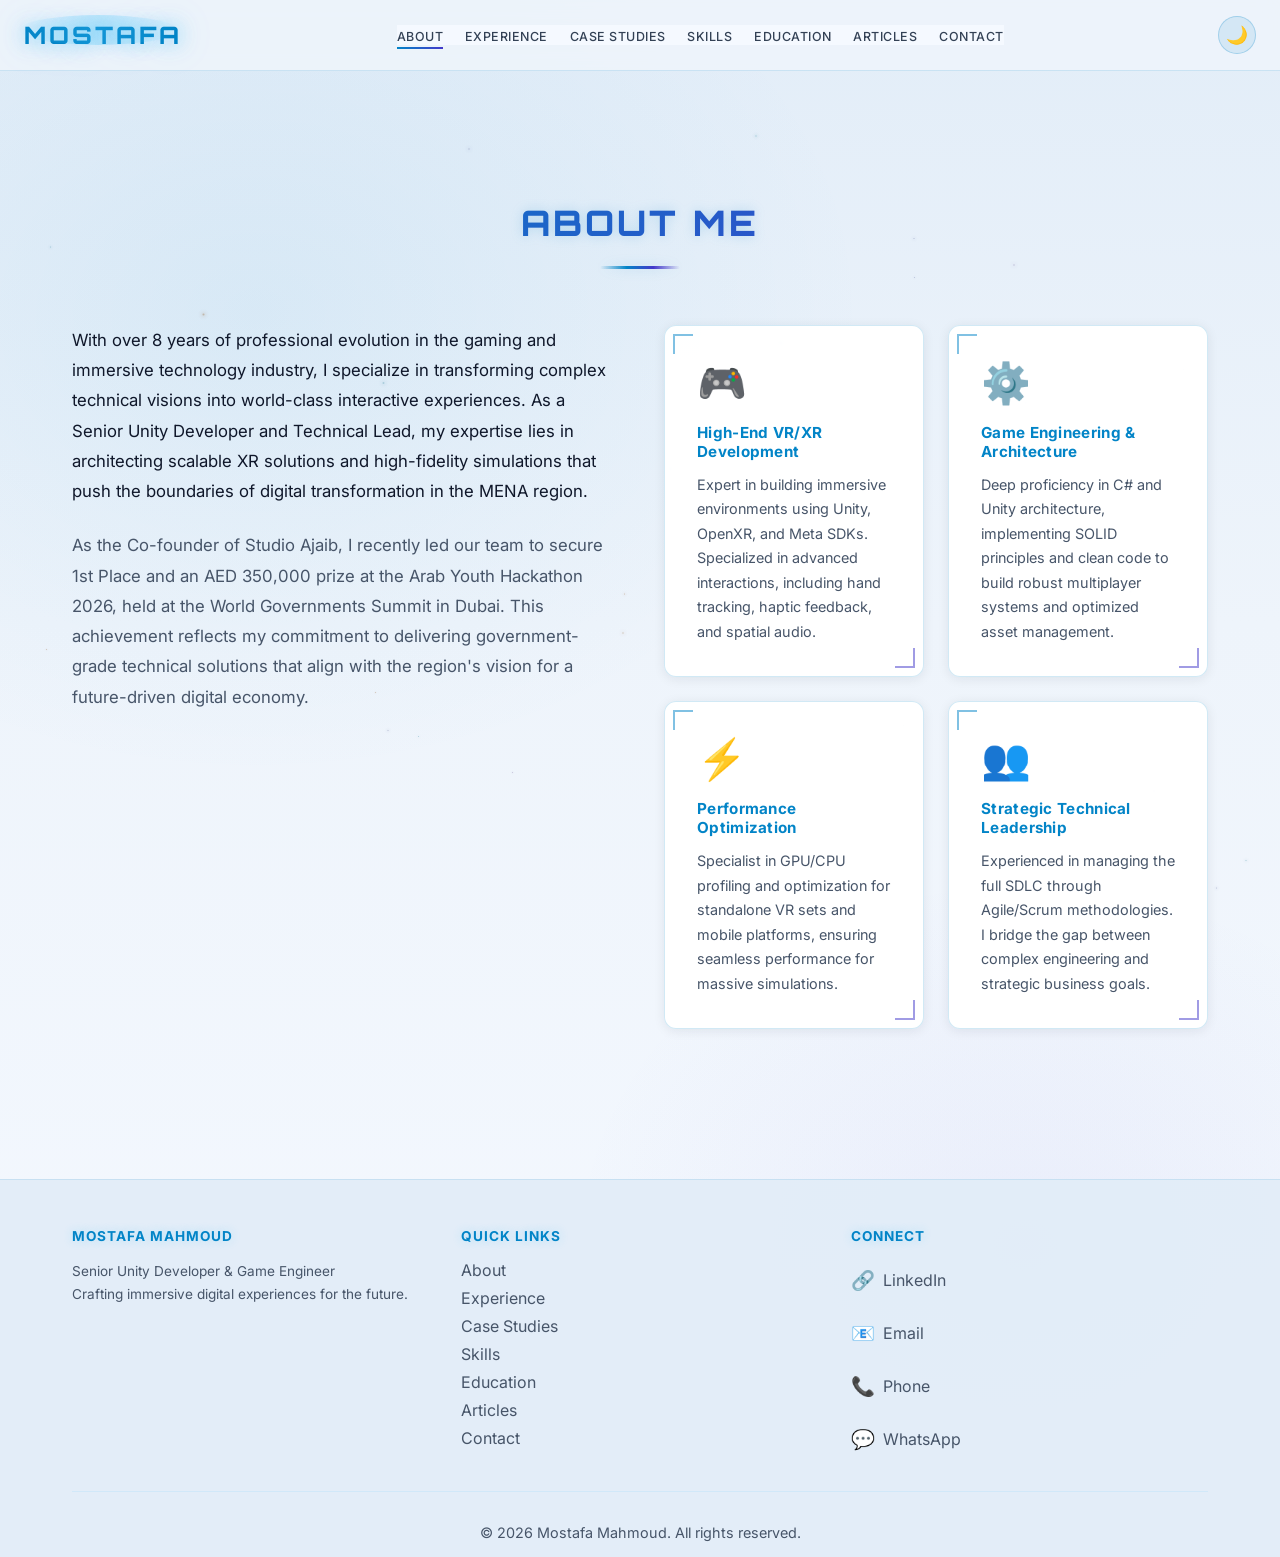
==== about.html @ c607dbc2 "fix layout" ====
<!DOCTYPE html>
<html lang="en">
<head>
    <meta charset="UTF-8">
    <meta name="viewport" content="width=device-width, initial-scale=1.0">
    <title>About — Mostafa Mahmoud</title>

    <!-- SEO -->
    <meta name="description" content="About Mostafa Mahmoud: Senior Unity Developer and XR Technical Lead with 8+ years architecting VR/XR, mobile, and multiplayer experiences across the MENA region.">
    <meta name="keywords" content="Unity Developer, VR Developer, XR Developer, Game Developer, Senior Unity, Meta Quest, Mobile Games, Multiplayer, MENA, Egypt">
    <meta name="author" content="Mostafa Mahmoud">
    <meta name="robots" content="index, follow">
    <link rel="canonical" href="https://mostafamahmoud.dev/about.html">

    <!-- Open Graph / Facebook -->
    <meta property="og:type" content="website">
    <meta property="og:url" content="https://mostafamahmoud.dev/about.html">
    <meta property="og:title" content="About — Mostafa Mahmoud">
    <meta property="og:description" content="Senior Unity Developer and XR Technical Lead with 8+ years architecting VR/XR, mobile, and multiplayer experiences.">
    <meta property="og:image" content="https://raw.githubusercontent.com/MostafaMahmoudAbdelrahman/mostafa-mahmoud-portfolio/main/resources/profile-pic.PNG">

    <!-- Twitter Card -->
    <meta name="twitter:card" content="summary_large_image">
    <meta name="twitter:title" content="About — Mostafa Mahmoud">
    <meta name="twitter:description" content="Senior Unity Developer and XR Technical Lead with 8+ years architecting VR/XR, mobile, and multiplayer experiences.">
    <meta name="twitter:image" content="https://raw.githubusercontent.com/MostafaMahmoudAbdelrahman/mostafa-mahmoud-portfolio/main/resources/profile-pic.PNG">

    <!-- Favicon -->
    <link rel="icon" type="image/png" href="resources/favicon-32.png">
    <link rel="apple-touch-icon" href="resources/favicon-180.png">

    <!-- JSON-LD Structured Data -->
    <script type="application/ld+json">
    {
      "@context": "https://schema.org",
      "@type": "Person",
      "name": "Mostafa Mahmoud",
      "jobTitle": "Senior Unity & VR Game Developer",
      "description": "Co-founder of Studio Ajaib, Senior Unity Developer with 8+ years in XR, mobile and multiplayer game development.",
      "url": "https://mostafamahmoud.dev/",
      "image": "https://raw.githubusercontent.com/MostafaMahmoudAbdelrahman/mostafa-mahmoud-portfolio/main/resources/profile-pic.PNG",
      "email": "drshdrsh26@yahoo.com",
      "telephone": "+201017800204",
      "sameAs": [
        "https://www.linkedin.com/in/mostafa-mahmoud-abdelrahman"
      ],
      "knowsAbout": ["Unity3D", "VR Development", "XR", "Mobile Games", "C#", "Meta Quest", "Multiplayer Networking"]
    }
    </script>

    <link rel="stylesheet" href="styles.css">
     <!-- Google tag (gtag.js) -->
<script async src="https://www.googletagmanager.com/gtag/js?id=G-39LDYHDVRW"></script>
<script>
  window.dataLayer = window.dataLayer || [];
  function gtag(){dataLayer.push(arguments);}
  gtag('js', new Date());

  gtag('config', 'G-39LDYHDVRW');
</script>
</head>
<body>
    <!-- Particle Background -->
    <div id="particle-container"></div>

    <!-- Sticky Navbar -->
    <nav class="navbar">
        <div class="nav-container">
            <div class="nav-logo">
                <a href="index.html" aria-label="Mostafa Mahmoud — Home">
                    <span class="logo-text">Mostafa</span>
                    <span class="logo-glow"></span>
                </a>
            </div>
            <ul class="nav-menu">
                <li><a href="about.html" class="nav-link active">About</a></li>
                <li><a href="experience.html" class="nav-link">Experience</a></li>
                <li><a href="case-studies.html" class="nav-link">Case Studies</a></li>
                <li><a href="skills.html" class="nav-link">Skills</a></li>
                <li><a href="education.html" class="nav-link">Education</a></li>
                <li><a href="articles.html" class="nav-link">Articles</a></li>
                <li><a href="contact.html" class="nav-link">Contact</a></li>
            </ul>
            <button class="theme-toggle" id="theme-toggle" aria-label="Toggle light/dark theme" title="Toggle theme">
                <span class="theme-icon" id="theme-icon">🌙</span>
            </button>
            <button class="hamburger" aria-label="Toggle navigation menu" aria-expanded="false">
                <span></span>
                <span></span>
                <span></span>
            </button>
        </div>
        <div class="nav-overlay"></div>
    </nav>

    <!-- About Section -->
    <section id="about" class="about">
        <div class="container">
            <h2 class="section-title reveal-text">About Me</h2>
            <div class="about-content">
                <div class="about-text reveal-text">
                    <p class="about-intro">
                        With over 8 years of professional evolution in the gaming and immersive technology industry, I specialize in transforming complex technical visions into world-class interactive experiences. As a Senior Unity Developer and Technical Lead, my expertise lies in architecting scalable XR solutions and high-fidelity simulations that push the boundaries of digital transformation in the MENA region.
                    </p>
                    <p class="about-achievement">
                        As the Co-founder of Studio Ajaib, I recently led our team to secure 1st Place and an AED 350,000 prize at the Arab Youth Hackathon 2026, held at the World Governments Summit in Dubai. This achievement reflects my commitment to delivering government-grade technical solutions that align with the region's vision for a future-driven digital economy.
                    </p>
                </div>
                <div class="expertise-grid reveal-text">
                    <div class="expertise-card">
                        <div class="expertise-icon">🎮</div>
                        <h3>High-End VR/XR Development</h3>
                        <p>Expert in building immersive environments using Unity, OpenXR, and Meta SDKs. Specialized in advanced interactions, including hand tracking, haptic feedback, and spatial audio.</p>
                    </div>
                    <div class="expertise-card">
                        <div class="expertise-icon">⚙️</div>
                        <h3>Game Engineering & Architecture</h3>
                        <p>Deep proficiency in C# and Unity architecture, implementing SOLID principles and clean code to build robust multiplayer systems and optimized asset management.</p>
                    </div>
                    <div class="expertise-card">
                        <div class="expertise-icon">⚡</div>
                        <h3>Performance Optimization</h3>
                        <p>Specialist in GPU/CPU profiling and optimization for standalone VR sets and mobile platforms, ensuring seamless performance for massive simulations.</p>
                    </div>
                    <div class="expertise-card">
                        <div class="expertise-icon">👥</div>
                        <h3>Strategic Technical Leadership</h3>
                        <p>Experienced in managing the full SDLC through Agile/Scrum methodologies. I bridge the gap between complex engineering and strategic business goals.</p>
                    </div>
                </div>
            </div>
        </div>
    </section>

    <!-- Footer -->
    <footer class="footer">
        <div class="container">
            <div class="footer-content">
                <div class="footer-section">
                    <h4>Mostafa Mahmoud</h4>
                    <p>Senior Unity Developer & Game Engineer</p>
                    <p>Crafting immersive digital experiences for the future.</p>
                </div>
                <div class="footer-section">
                    <h4>Quick Links</h4>
                    <ul>
                        <li><a href="about.html">About</a></li>
                        <li><a href="experience.html">Experience</a></li>
                        <li><a href="case-studies.html">Case Studies</a></li>
                        <li><a href="skills.html">Skills</a></li>
                        <li><a href="education.html">Education</a></li>
                        <li><a href="articles.html">Articles</a></li>
                        <li><a href="contact.html">Contact</a></li>
                    </ul>
                </div>
                <div class="footer-section">
                    <h4>Connect</h4>
                    <div class="social-links">
                        <a href="https://www.linkedin.com/in/mostafa-mahmoud-abdelrahman" target="_blank" rel="noopener noreferrer" class="social-icon" title="LinkedIn">
                            <span>🔗</span> LinkedIn
                        </a>
                        <a href="mailto:drshdrsh26@yahoo.com" class="social-icon" title="Email">
                            <span>📧</span> Email
                        </a>
                        <a href="tel:+201017800204" class="social-icon" title="Phone">
                            <span>📞</span> Phone
                        </a>
                        <a href="https://wa.me/966560358978" target="_blank" rel="noopener noreferrer" class="social-icon" title="WhatsApp">
                            <span>💬</span> WhatsApp
                        </a>
                    </div>
                </div>
            </div>
            <div class="footer-bottom">
                <p>&copy; 2026 Mostafa Mahmoud. All rights reserved.</p>
            </div>
        </div>
    </footer>

    <script src="particles.js"></script>
    <script src="script.js"></script>
</body>
</html>
---- styles.css ----
@import url('https://fonts.googleapis.com/css2?family=Orbitron:wght@400;500;600;700;800;900&family=Inter:wght@300;400;500;600;700&display=swap');

* {
    margin: 0;
    padding: 0;
    box-sizing: border-box;
}

/* Accessibility utility */
.visually-hidden {
    position: absolute;
    width: 1px;
    height: 1px;
    padding: 0;
    margin: -1px;
    overflow: hidden;
    clip: rect(0, 0, 0, 0);
    white-space: nowrap;
    border: 0;
}

:root {
    /* Core palette — sky blue · indigo · amber */
    --primary-color: #38bdf8;   /* sky-400  — main interactive  */
    --secondary-color: #818cf8; /* indigo-400 — accent/hover    */
    --accent-color: #fb923c;    /* orange-400 — warm highlight  */
    --success-color: #4ade80;   /* green-400                    */
    --purple-color: #c084fc;    /* purple-400                   */

    /* Platform badge colors */
    --color-vr: #a78bfa;        /* violet-400  */
    --color-mobile: #fb923c;    /* orange-400  */
    --color-govt: #34d399;      /* emerald-400 */
    --color-demo: #818cf8;      /* indigo-400  */

    /* Backgrounds */
    --dark-bg: #0a0f1e;
    --darker-bg: #060810;
    --card-bg: rgba(11, 17, 38, 0.88);
    --card-border: rgba(56, 189, 248, 0.13);

    /* Text */
    --text-primary: #f0f6ff;
    --text-secondary: #94a3b8;

    /* Glows */
    --glow-color: #38bdf8;
    --glow-sm: 0 0 12px rgba(56, 189, 248, 0.35);
    --glow-md: 0 0 25px rgba(56, 189, 248, 0.45);
    --glow-lg: 0 0 50px rgba(56, 189, 248, 0.65);

    /* Fonts */
    --font-display: 'Orbitron', 'Segoe UI', sans-serif;
    --font-body: 'Inter', 'Segoe UI', sans-serif;

    /* Spacing scale */
    --space-xs: 0.5rem;
    --space-sm: 1rem;
    --space-md: 1.5rem;
    --space-lg: 2rem;
    --space-xl: 3rem;
    --space-2xl: 5rem;

    /* Border radius */
    --radius-sm: 8px;
    --radius-md: 12px;
    --radius-lg: 18px;
    --radius-pill: 50px;
}

html {
    scroll-behavior: smooth;
}

body {
    font-family: var(--font-body);
    background: var(--darker-bg);
    background-image:
        radial-gradient(ellipse 80% 50% at 20% 20%, rgba(56, 189, 248, 0.06) 0%, transparent 60%),
        radial-gradient(ellipse 60% 40% at 80% 80%, rgba(129, 140, 248, 0.05) 0%, transparent 60%),
        linear-gradient(180deg, #060810 0%, #0a0f1e 40%, #0d1530 100%);
    color: var(--text-primary);
    overflow-x: hidden;
    position: relative;
    min-height: 100vh;
}

/* Particle Container */
#particle-container {
    position: fixed;
    top: 0;
    left: 0;
    width: 100%;
    height: 100%;
    pointer-events: none;
    z-index: 1;
    will-change: contents;
}

/* Navbar */
.navbar {
    position: fixed;
    top: 0;
    width: 100%;
    z-index: 1000;
    backdrop-filter: blur(10px);
    background: rgba(10, 14, 39, 0.7);
    border-bottom: 1px solid rgba(56, 189, 248, 0.1);
    animation: slideDown 0.6s ease-out;
}

@keyframes slideDown {
    from {
        transform: translateY(-100%);
        opacity: 0;
    }
    to {
        transform: translateY(0);
        opacity: 1;
    }
}

.nav-container {
    max-width: 1280px;
    margin: 0 auto;
    padding: 1rem 1.5rem;
    display: flex;
    justify-content: space-between;
    align-items: center;
    gap: 1rem;
}

.nav-logo {
    font-family: var(--font-display);
    font-size: 1.5rem;
    font-weight: 800;
    color: var(--primary-color);
    position: relative;
    letter-spacing: 3px;
    text-shadow: 0 0 20px rgba(56, 189, 248, 0.7), 0 0 40px rgba(56, 189, 248, 0.3);
    text-transform: uppercase;
    flex-shrink: 0;
}

.nav-logo a {
    color: inherit;
    text-decoration: none;
}

.logo-glow {
    position: absolute;
    top: -5px;
    left: -5px;
    width: 100%;
    height: 100%;
    background: radial-gradient(circle, rgba(56, 189, 248, 0.3), transparent);
    border-radius: 50%;
    animation: pulse 2s ease-in-out infinite;
}

@keyframes pulse {
    0%, 100% { transform: scale(1); opacity: 0.5; }
    50% { transform: scale(1.2); opacity: 1; }
}

.nav-menu {
    display: flex;
    list-style: none;
    gap: clamp(0.65rem, 1.7vw, 1.6rem);
    align-items: center;
}

.nav-link {
    color: #b0bcd8;
    text-decoration: none;
    font-weight: 500;
    font-size: 0.78rem;
    letter-spacing: 0.5px;
    text-transform: uppercase;
    position: relative;
    white-space: nowrap;
    transition: color 0.3s ease;
}

.nav-link::after {
    content: '';
    position: absolute;
    bottom: -5px;
    left: 0;
    width: 0;
    height: 2px;
    background: linear-gradient(90deg, var(--primary-color), var(--secondary-color));
    transition: width 0.3s ease;
}

.nav-link:hover {
    color: var(--primary-color);
}

.nav-link:hover::after,
.nav-link.active::after {
    width: 100%;
}

.nav-link.active {
    color: var(--primary-color);
}

.hamburger {
    display: none;
    flex-direction: column;
    justify-content: center;
    cursor: pointer;
    background: none;
    border: none;
    padding: 0.5rem;
    border-radius: var(--radius-sm);
    flex-shrink: 0;
    z-index: 1100;
    position: relative;
}

.hamburger span {
    width: 24px;
    height: 2px;
    background: var(--primary-color);
    margin: 4px 0;
    transition: transform 0.3s ease, opacity 0.3s ease;
    display: block;
}

.hamburger.active span:nth-child(1) { transform: translateY(6px) rotate(45deg); }
.hamburger.active span:nth-child(2) { opacity: 0; }
.hamburger.active span:nth-child(3) { transform: translateY(-6px) rotate(-45deg); }

.nav-overlay {
    position: fixed;
    inset: 0;
    background: rgba(0, 0, 0, 0.5);
    opacity: 0;
    pointer-events: none;
    transition: opacity 0.3s ease;
    z-index: 1040;
}

.nav-overlay.open {
    opacity: 1;
    pointer-events: auto;
}

/* Mobile nav drawer */
@media (max-width: 860px) {
    .hamburger {
        display: flex;
    }

    .nav-menu {
        display: flex;
        flex-direction: column;
        align-items: stretch;
        position: fixed;
        top: 0;
        right: 0;
        height: 100vh;
        width: min(80vw, 320px);
        background: rgba(8, 12, 28, 0.98);
        backdrop-filter: blur(16px);
        padding: 6rem 1.5rem 2rem;
        gap: 0.25rem;
        box-shadow: -10px 0 40px rgba(0, 0, 0, 0.5);
        transform: translateX(100%);
        transition: transform 0.35s ease;
        z-index: 1050;
        overflow-y: auto;
    }

    .nav-menu.open {
        transform: translateX(0);
    }

    .nav-menu .nav-link {
        display: flex;
        align-items: center;
        width: 100%;
        min-height: 48px;
        font-size: 0.95rem;
        letter-spacing: 1px;
        padding: 0.75rem 0.25rem;
        border-bottom: 1px solid rgba(56, 189, 248, 0.12);
    }
}

/* Hero Section */
.hero {
    min-height: 100vh;
    display: flex;
    align-items: center;
    padding: 120px 2rem 2rem;
    position: relative;
    z-index: 10;
}

.hero-content {
    max-width: 1200px;
    margin: 0 auto;
    width: 100%;
    display: grid;
    grid-template-columns: 1fr 1fr;
    gap: 4rem;
    align-items: center;
}

.hero-text {
    animation: fadeInUp 1s ease-out;
}

@keyframes fadeInUp {
    from {
        opacity: 0;
        transform: translateY(30px);
    }
    to {
        opacity: 1;
        transform: translateY(0);
    }
}

.hero-title {
    font-family: var(--font-display);
    font-size: 3.2rem;
    font-weight: 900;
    line-height: 1.15;
    margin-bottom: 1.2rem;
    letter-spacing: 1px;
    text-transform: uppercase;
}

.gradient-text {
    background: linear-gradient(135deg, var(--primary-color) 0%, var(--secondary-color) 50%, var(--accent-color) 100%);
    -webkit-background-clip: text;
    -webkit-text-fill-color: transparent;
    background-clip: text;
    animation: gradientShift 4s ease infinite;
    filter: drop-shadow(0 0 20px rgba(56, 189, 248, 0.5));
}

@keyframes gradientShift {
    0%, 100% { filter: hue-rotate(0deg) drop-shadow(0 0 15px rgba(56, 189, 248, 0.6)); }
    33% { filter: hue-rotate(15deg) drop-shadow(0 0 25px rgba(129, 140, 248, 0.6)); }
    66% { filter: hue-rotate(-10deg) drop-shadow(0 0 20px rgba(251, 146, 60, 0.5)); }
}

.hero-tagline {
    font-size: 1rem;
    color: var(--text-secondary);
    margin-bottom: 1.5rem;
    line-height: 1.7;
}

/* Typewriter cursor */
.typewriter-wrap {
    font-family: var(--font-display);
    font-size: 1rem;
    color: var(--primary-color);
    margin-bottom: 1.5rem;
    letter-spacing: 1px;
    min-height: 1.5em;
}

.typewriter-wrap .cursor {
    display: inline-block;
    width: 2px;
    height: 1em;
    background: var(--primary-color);
    margin-left: 2px;
    vertical-align: text-bottom;
    animation: blink 0.9s step-end infinite;
}

@keyframes blink {
    0%, 100% { opacity: 1; }
    50% { opacity: 0; }
}

/* Hero stats row */
.hero-stats {
    display: flex;
    gap: 0.75rem;
    margin-bottom: 2rem;
    flex-wrap: wrap;
}

.stat-item {
    display: flex;
    flex-direction: row;
    align-items: center;
    gap: 0.55rem;
    background: rgba(56, 189, 248, 0.07);
    border: 1px solid rgba(56, 189, 248, 0.2);
    border-radius: var(--radius-pill);
    padding: 0.5rem 1.1rem;
    position: relative;
    overflow: hidden;
    transition: all 0.3s ease;
    white-space: nowrap;
}

.stat-item::before {
    content: '';
    position: absolute;
    left: 0; top: 0; bottom: 0;
    width: 2px;
    background: linear-gradient(180deg, var(--primary-color), var(--secondary-color));
    border-radius: 2px 0 0 2px;
}

.stat-item:hover {
    background: rgba(56, 189, 248, 0.13);
    border-color: var(--primary-color);
    transform: translateY(-2px);
    box-shadow: var(--glow-sm);
}

/* Number + suffix wrapper */
.stat-number {
    display: flex;
    align-items: baseline;
    gap: 0.05rem;
    white-space: nowrap;
}

.stat-value {
    font-family: var(--font-display);
    font-size: 1.15rem;
    font-weight: 800;
    line-height: 1;
    color: var(--primary-color);
    text-shadow: var(--glow-sm);
}

.stat-prefix {
    font-family: var(--font-display);
    font-size: 0.7rem;
    font-weight: 700;
    color: var(--primary-color);
    margin-right: 0.1rem;
    opacity: 0.85;
}

.stat-suffix {
    font-family: var(--font-display);
    font-size: 0.72rem;
    font-weight: 700;
    color: var(--secondary-color);
    line-height: 1;
}

/* Divider between number and label */
.stat-item::after {
    content: '';
    width: 1px;
    height: 1.1em;
    background: rgba(56, 189, 248, 0.25);
    flex-shrink: 0;
}

.stat-label {
    font-family: var(--font-body);
    font-size: 0.75rem;
    font-weight: 500;
    color: var(--text-secondary);
    letter-spacing: 0.3px;
    white-space: nowrap;
}

.hero-buttons {
    display: flex;
    gap: 1rem;
    flex-wrap: wrap;
}

.btn {
    display: inline-flex;
    align-items: center;
    gap: 0.5rem;
    padding: 0.8rem 2rem;
    border: none;
    font-family: var(--font-display);
    font-size: 0.85rem;
    font-weight: 700;
    letter-spacing: 2px;
    text-transform: uppercase;
    cursor: pointer;
    transition: all 0.3s ease;
    position: relative;
    overflow: hidden;
    clip-path: polygon(12px 0%, 100% 0%, calc(100% - 12px) 100%, 0% 100%);
    text-decoration: none;
}

.btn::before {
    content: '';
    position: absolute;
    inset: 0;
    background: linear-gradient(90deg, transparent, rgba(255,255,255,0.15), transparent);
    transform: translateX(-100%);
    transition: transform 0.5s ease;
}

.btn:hover::before {
    transform: translateX(100%);
}

.btn-primary {
    background: linear-gradient(135deg, #0ea5e9 0%, #38bdf8 50%, #818cf8 100%);
    background-size: 200% 100%;
    color: #04060f;
    font-weight: 800;
    box-shadow: 0 0 25px rgba(56, 189, 248, 0.45), inset 0 1px 0 rgba(255,255,255,0.25);
    animation: btnGradientShift 4s ease infinite;
}

@keyframes btnGradientShift {
    0%, 100% { background-position: 0% 50%; }
    50% { background-position: 100% 50%; }
}

.btn-primary:hover {
    transform: translateY(-3px) scale(1.03);
    box-shadow: 0 0 45px rgba(56, 189, 248, 0.8), 0 8px 25px rgba(0, 0, 0, 0.4);
}

.btn-secondary {
    background: transparent;
    color: var(--primary-color);
    border: 2px solid var(--primary-color);
    box-shadow: inset 0 0 15px rgba(56, 189, 248, 0.08), 0 0 15px rgba(56, 189, 248, 0.15);
}

.btn-secondary:hover {
    background: rgba(56, 189, 248, 0.08);
    box-shadow: inset 0 0 25px rgba(56, 189, 248, 0.2), 0 0 30px rgba(56, 189, 248, 0.4);
    transform: translateY(-3px);
}

/* Hero Image */
.hero-image {
    display: flex;
    justify-content: center;
    align-items: center;
    animation: fadeInRight 1s ease-out 0.2s both;
}

@keyframes fadeInRight {
    from {
        opacity: 0;
        transform: translateX(50px);
    }
    to {
        opacity: 1;
        transform: translateX(0);
    }
}

.profile-wrapper {
    position: relative;
    width: 350px;
    height: 350px;
}

.profile-pic {
    width: 100%;
    height: 100%;
    border-radius: 20px;
    object-fit: cover;
    border: 3px solid var(--primary-color);
    box-shadow: 0 0 40px rgba(56, 189, 248, 0.3);
    position: relative;
    z-index: 2;
}

.profile-glow {
    position: absolute;
    top: -10px;
    left: -10px;
    right: -10px;
    bottom: -10px;
    background: radial-gradient(circle, rgba(56, 189, 248, 0.3), transparent);
    border-radius: 20px;
    animation: glow 3s ease-in-out infinite;
    z-index: 1;
}

@keyframes glow {
    0%, 100% {
        box-shadow: 0 0 30px rgba(56, 189, 248, 0.4), inset 0 0 30px rgba(56, 189, 248, 0.1);
    }
    50% {
        box-shadow: 0 0 60px rgba(56, 189, 248, 0.8), inset 0 0 30px rgba(56, 189, 248, 0.2);
    }
}

.profile-pulse {
    position: absolute;
    top: -20px;
    left: -20px;
    right: -20px;
    bottom: -20px;
    border: 2px solid var(--primary-color);
    border-radius: 20px;
    animation: pulse-ring 2s ease-out infinite;
    z-index: 0;
}

@keyframes pulse-ring {
    0% {
        transform: scale(1);
        opacity: 1;
    }
    100% {
        transform: scale(1.3);
        opacity: 0;
    }
}

/* Container */
.container {
    max-width: 1200px;
    margin: 0 auto;
    padding: 0 2rem;
}

/* Section Title */
.section-title {
    font-family: var(--font-display);
    font-size: 2.2rem;
    font-weight: 800;
    margin-bottom: 3.5rem;
    text-align: center;
    text-transform: uppercase;
    letter-spacing: 3px;
    background: linear-gradient(135deg, var(--primary-color), var(--secondary-color));
    -webkit-background-clip: text;
    -webkit-text-fill-color: transparent;
    background-clip: text;
    position: relative;
    padding-bottom: 1.5rem;
    filter: drop-shadow(0 0 12px rgba(56, 189, 248, 0.4));
}

.section-title::after {
    content: '';
    position: absolute;
    bottom: 0;
    left: 50%;
    transform: translateX(-50%);
    width: 80px;
    height: 3px;
    background: linear-gradient(90deg, transparent, var(--primary-color), var(--secondary-color), transparent);
    border-radius: 2px;
    animation: titleLineExpand 0.8s ease-out both;
}

@keyframes titleLineExpand {
    from { width: 0; opacity: 0; }
    to { width: 80px; opacity: 1; }
}

/* Home — intro + page teasers */
.home-intro {
    padding: 40px 0 20px;
    position: relative;
    z-index: 10;
}

.home-intro p {
    max-width: 760px;
    margin: 0 auto;
    text-align: center;
    color: var(--text-secondary);
    font-size: 1.05rem;
    line-height: 1.8;
}

.home-teasers {
    padding: 60px 0 150px;
    position: relative;
    z-index: 10;
}

.teaser-grid {
    display: grid;
    grid-template-columns: repeat(auto-fit, minmax(250px, 1fr));
    gap: 1.5rem;
}

.teaser-card {
    background: var(--card-bg);
    border: 1px solid var(--card-border);
    border-radius: var(--radius-md);
    padding: 1.75rem;
    text-decoration: none;
    color: inherit;
    display: flex;
    flex-direction: column;
    gap: 0.6rem;
    backdrop-filter: blur(15px);
    transition: all 0.3s ease;
}

.teaser-card:hover {
    border-color: rgba(56, 189, 248, 0.45);
    transform: translateY(-6px);
    box-shadow: 0 12px 40px rgba(0, 0, 0, 0.35), 0 0 24px rgba(56, 189, 248, 0.12);
}

.teaser-card h3 {
    font-family: var(--font-display);
    font-size: 1.05rem;
    color: var(--primary-color);
    text-transform: uppercase;
    letter-spacing: 0.5px;
}

.teaser-card p {
    color: var(--text-secondary);
    font-size: 0.9rem;
    line-height: 1.6;
    flex-grow: 1;
}

.teaser-arrow {
    color: var(--primary-color);
    align-self: flex-end;
    font-size: 1.2rem;
    transition: transform 0.3s ease;
}

.teaser-card:hover .teaser-arrow {
    transform: translateX(6px);
}

/* About Section */
.about {
    padding: 150px 0;
    position: relative;
    z-index: 10;
    margin-top: 50px;
}

.about-content {
    display: grid;
    grid-template-columns: 1fr 1fr;
    gap: 3rem;
    align-items: start;
}

.about-text {
    display: flex;
    flex-direction: column;
    gap: 1.5rem;
}

.about-intro, .about-achievement {
    font-size: 1.05rem;
    line-height: 1.8;
    color: var(--text-secondary);
}

.about-intro {
    color: var(--text-primary);
}

.expertise-grid {
    display: grid;
    grid-template-columns: 1fr 1fr;
    gap: 1.5rem;
}

.expertise-card {
    background: var(--card-bg);
    padding: 2rem;
    border-radius: var(--radius-md);
    border: 1px solid var(--card-border);
    backdrop-filter: blur(15px);
    transition: all 0.35s ease;
    cursor: pointer;
    position: relative;
    overflow: hidden;
}

/* HUD corner brackets */
.expertise-card::before,
.expertise-card::after {
    content: '';
    position: absolute;
    width: 18px;
    height: 18px;
    transition: all 0.35s ease;
}
.expertise-card::before {
    top: 8px; left: 8px;
    border-top: 2px solid var(--primary-color);
    border-left: 2px solid var(--primary-color);
    opacity: 0.5;
}
.expertise-card::after {
    bottom: 8px; right: 8px;
    border-bottom: 2px solid var(--secondary-color);
    border-right: 2px solid var(--secondary-color);
    opacity: 0.5;
}

.expertise-card:hover {
    border-color: rgba(56, 189, 248, 0.5);
    box-shadow: 0 0 30px rgba(56, 189, 248, 0.15), inset 0 0 30px rgba(56, 189, 248, 0.04);
    transform: translateY(-6px);
}
.expertise-card:hover::before,
.expertise-card:hover::after {
    width: 24px; height: 24px;
    opacity: 1;
}

.expertise-icon {
    font-size: 2.5rem;
    margin-bottom: 1rem;
    display: block;
}

.expertise-card h3 {
    font-family: var(--font-body);
    font-size: 0.95rem;
    font-weight: 700;
    letter-spacing: 0.3px;
    margin-bottom: 0.75rem;
    color: var(--primary-color);
}

.expertise-card p {
    font-size: 0.9rem;
    color: var(--text-secondary);
    line-height: 1.7;
}

/* Experience Section — Timeline */
.experience {
    padding: 150px 0;
    position: relative;
    z-index: 10;
    margin-top: 50px;
}

/* Timeline wrapper */
.timeline {
    position: relative;
    padding-left: 3rem;
}

.timeline::before {
    content: '';
    position: absolute;
    left: 0.75rem;
    top: 0;
    bottom: 0;
    width: 2px;
    background: linear-gradient(180deg,
        var(--primary-color) 0%,
        var(--secondary-color) 50%,
        var(--accent-color) 100%);
    opacity: 0.4;
}

.timeline-item {
    position: relative;
    margin-bottom: 2.5rem;
}

.timeline-item:last-child {
    margin-bottom: 0;
}

/* Timeline dot */
.timeline-dot {
    position: absolute;
    left: -2.4rem;
    top: 1.6rem;
    width: 14px;
    height: 14px;
    border-radius: 50%;
    background: var(--primary-color);
    border: 2px solid var(--dark-bg);
    box-shadow: 0 0 10px var(--primary-color), 0 0 20px rgba(56, 189, 248, 0.3);
    z-index: 2;
    transition: all 0.3s ease;
}

.timeline-item:hover .timeline-dot {
    transform: scale(1.4);
    box-shadow: 0 0 20px var(--primary-color), 0 0 40px rgba(56, 189, 248, 0.5);
}

.timeline-item:nth-child(2) .timeline-dot { background: var(--secondary-color); box-shadow: 0 0 10px var(--secondary-color); }
.timeline-item:nth-child(3) .timeline-dot { background: var(--accent-color); box-shadow: 0 0 10px var(--accent-color); }
.timeline-item:nth-child(4) .timeline-dot { background: var(--success-color); box-shadow: 0 0 10px var(--success-color); }
.timeline-item:nth-child(5) .timeline-dot { background: var(--purple-color); box-shadow: 0 0 10px var(--purple-color); }
.timeline-item:nth-child(6) .timeline-dot { background: var(--primary-color); }
.timeline-item:nth-child(7) .timeline-dot { background: var(--secondary-color); }
.timeline-item:nth-child(8) .timeline-dot { background: var(--accent-color); }

.experience-item {
    background: var(--card-bg);
    padding: 1.75rem 2rem;
    border-radius: var(--radius-md);
    border: 1px solid var(--card-border);
    backdrop-filter: blur(15px);
    transition: all 0.35s ease;
    position: relative;
    overflow: hidden;
}

/* Top accent stripe */
.experience-item::before {
    content: '';
    position: absolute;
    top: 0; left: 0; right: 0;
    height: 2px;
    background: linear-gradient(90deg, var(--primary-color), var(--secondary-color), transparent);
    opacity: 0.6;
    transition: opacity 0.3s ease;
}

.experience-item:hover {
    border-color: rgba(56, 189, 248, 0.4);
    box-shadow: 0 8px 40px rgba(0, 0, 0, 0.4), 0 0 25px rgba(56, 189, 248, 0.1);
    transform: translateX(6px);
}

.experience-item:hover::before {
    opacity: 1;
}

.company-header {
    display: flex;
    align-items: flex-start;
    gap: 1rem;
    margin-bottom: 0.75rem;
}

.company-header-text {
    flex: 1;
}

.job-title {
    font-family: var(--font-body);
    font-size: 0.98rem;
    font-weight: 700;
    letter-spacing: 0.2px;
    color: var(--text-primary);
    margin-bottom: 0.2rem;
    line-height: 1.4;
}

.company-name {
    font-size: 0.9rem;
    color: var(--accent-color);
    font-weight: 600;
    text-decoration: none;
    transition: color 0.3s ease;
    display: block;
}

.company-name:hover {
    color: var(--primary-color);
    text-shadow: 0 0 8px rgba(56, 189, 248, 0.5);
}

.company-logo {
    width: 52px;
    height: 52px;
    object-fit: contain;
    border-radius: var(--radius-sm);
    border: 1px solid rgba(56, 189, 248, 0.15);
    padding: 0.4rem;
    background: rgba(255, 255, 255, 0.03);
    flex-shrink: 0;
}

.duration {
    display: inline-flex;
    align-items: center;
    gap: 0.4rem;
    font-family: var(--font-body);
    font-size: 0.78rem;
    color: var(--primary-color);
    font-weight: 600;
    letter-spacing: 0.5px;
    text-transform: uppercase;
    margin-bottom: 0.75rem;
    padding: 0.3rem 0.8rem;
    background: rgba(56, 189, 248, 0.07);
    border-radius: var(--radius-pill);
    border: 1px solid rgba(56, 189, 248, 0.2);
    width: fit-content;
    white-space: nowrap;
}

.duration::before {
    content: '▶';
    font-size: 0.5rem;
    color: var(--primary-color);
}

.experience-item p {
    font-size: 0.9rem;
    color: var(--text-secondary);
    line-height: 1.75;
}



/* Education Subsections */
.education-subsection {
    margin-bottom: 3rem;
}

.subsection-title {
    font-family: var(--font-body);
    font-size: 0.95rem;
    font-weight: 700;
    letter-spacing: 1px;
    text-transform: uppercase;
    color: var(--primary-color);
    margin-bottom: 1.5rem;
    padding-bottom: 0.75rem;
    border-bottom: 1px solid rgba(56, 189, 248, 0.2);
    text-shadow: 0 0 10px rgba(56, 189, 248, 0.3);
}

.cert-link {
    color: var(--primary-color);
    font-weight: 600;
    font-size: 0.9rem;
    margin-top: 1rem;
    transition: all 0.3s ease;
}

.language-level {
    color: var(--accent-color);
    font-weight: 600;
    font-size: 0.95rem;
}

.featured-project {
    padding: 150px 0;
    position: relative;
    z-index: 10;
    margin-top: 50px;
}

/* Case Studies Section */
.case-studies {
    padding: 150px 0;
    position: relative;
    z-index: 10;
    margin-top: 50px;
}

/* When Case Studies directly follows the Featured Project spotlight, avoid doubling the vertical gap */
.featured-project + .case-studies {
    padding-top: 0;
    margin-top: 0;
}

.case-studies-grid {
    display: flex;
    flex-direction: column;
    gap: 2.5rem;
}

.case-study-card {
    background: var(--card-bg);
    padding: 2.25rem;
    border-radius: var(--radius-md);
    border: 1px solid var(--card-border);
    backdrop-filter: blur(15px);
    transition: border-color 0.3s ease, box-shadow 0.3s ease;
}

.case-study-card:hover {
    border-color: rgba(56, 189, 248, 0.45);
    box-shadow: 0 12px 50px rgba(0, 0, 0, 0.35), 0 0 30px rgba(56, 189, 248, 0.1);
}

.case-study-card > p {
    color: var(--text-secondary);
    line-height: 1.8;
    margin-bottom: 1rem;
}

.case-study-card .project-title {
    font-size: 1.5rem;
}

.case-study-videos {
    display: grid;
    grid-template-columns: repeat(auto-fit, minmax(260px, 1fr));
    gap: 1.5rem;
    margin: 1.5rem 0;
}

.case-study-videos .video-wrapper {
    border-radius: 10px;
    overflow: hidden;
    border: 1px solid rgba(56, 189, 248, 0.25);
}

.case-study-video-caption {
    font-size: 0.8rem;
    color: var(--text-secondary);
    text-align: center;
    margin-top: 0.5rem;
}

.projects-grid {
    display: grid;
    grid-template-columns: repeat(auto-fit, minmax(300px, 1fr));
    gap: 2rem;
}

.project-card {
    background: var(--card-bg);
    padding: 1.75rem;
    border-radius: var(--radius-md);
    border: 1px solid var(--card-border);
    backdrop-filter: blur(15px);
    transition: all 0.35s ease;
    text-decoration: none;
    color: inherit;
    position: relative;
    overflow: hidden;
    display: flex;
    flex-direction: column;
}

/* Shimmer sweep */
.project-card::before {
    content: '';
    position: absolute;
    top: 0; left: -100%;
    width: 100%; height: 100%;
    background: linear-gradient(90deg, transparent, rgba(255,255,255,0.04), transparent);
    transition: left 0.5s ease;
    z-index: 1;
}
.project-card:hover::before { left: 100%; }

/* Platform-colored top stripe */
.project-card::after {
    content: '';
    position: absolute;
    top: 0; left: 0; right: 0;
    height: 3px;
    background: linear-gradient(90deg, var(--primary-color), var(--secondary-color));
    opacity: 0.7;
    transition: opacity 0.3s ease;
}
.project-card:hover::after { opacity: 1; }

.project-card:hover {
    border-color: rgba(56, 189, 248, 0.45);
    box-shadow: 0 12px 50px rgba(0, 0, 0, 0.5), 0 0 30px rgba(56, 189, 248, 0.12);
    transform: translateY(-8px);
}

.project-card-tags {
    display: flex;
    gap: 0.4rem;
    flex-wrap: wrap;
    margin-bottom: 1rem;
}

.project-spotlight {
    display: grid;
    grid-template-columns: 1fr 1fr;
    gap: 3rem;
    align-items: center;
}

.project-video {
    border-radius: 15px;
    overflow: hidden;
    border: 2px solid var(--primary-color);
    box-shadow: 0 0 40px rgba(56, 189, 248, 0.3);
}

.video-wrapper {
    position: relative;
    width: 100%;
    padding-bottom: 56.25%;
    height: 0;
    overflow: hidden;
}

.video-wrapper iframe {
    position: absolute;
    top: 0;
    left: 0;
    width: 100%;
    height: 100%;
}

/* YouTube click-to-load facade — avoids loading the YouTube embed until requested */
.yt-facade {
    position: absolute;
    top: 0;
    left: 0;
    width: 100%;
    height: 100%;
    cursor: pointer;
    background: #000;
    border: 0;
}

.yt-facade-thumb {
    position: absolute;
    top: 0;
    left: 0;
    width: 100%;
    height: 100%;
    object-fit: cover;
    opacity: 0.85;
}

.yt-facade-play {
    position: absolute;
    top: 50%;
    left: 50%;
    transform: translate(-50%, -50%);
    width: 64px;
    height: 46px;
    background: rgba(20, 20, 20, 0.75);
    border-radius: 14px;
    display: flex;
    align-items: center;
    justify-content: center;
    color: #fff;
    font-size: 1.3rem;
    transition: background 0.2s ease, transform 0.2s ease;
}

.yt-facade:hover .yt-facade-play,
.yt-facade:focus-visible .yt-facade-play {
    background: #ff0000;
    transform: translate(-50%, -50%) scale(1.08);
}

.project-info h3 {
    font-size: 2rem;
    color: var(--primary-color);
    margin-bottom: 1rem;
}

.project-description {
    font-size: 1.05rem;
    color: var(--text-secondary);
    line-height: 1.8;
    margin-bottom: 2rem;
}

.project-tags {
    display: flex;
    gap: 1rem;
    flex-wrap: wrap;
}

.tag {
    background: rgba(56, 189, 248, 0.08);
    color: var(--primary-color);
    padding: 0.3rem 0.8rem;
    border-radius: var(--radius-pill);
    border: 1px solid rgba(56, 189, 248, 0.3);
    font-size: 0.75rem;
    font-weight: 600;
    letter-spacing: 0.5px;
    font-family: var(--font-display);
    transition: all 0.2s ease;
}

.tag:hover {
    background: rgba(56, 189, 248, 0.15);
    box-shadow: 0 0 8px rgba(56, 189, 248, 0.3);
}

/* Education Section */
.education {
    padding: 150px 0;
    position: relative;
    z-index: 10;
    margin-top: 50px;
}

/* Articles Section */
.articles {
    padding: 150px 0;
    position: relative;
    z-index: 10;
    margin-top: 50px;
}

/* Footer */
.footer {
    background: rgba(5, 8, 18, 0.9);
    border-top: 1px solid rgba(56, 189, 248, 0.1);
    padding: 3rem 0 1rem;
    position: relative;
    z-index: 10;
}

.footer-content {
    display: grid;
    grid-template-columns: repeat(auto-fit, minmax(250px, 1fr));
    gap: 2rem;
    margin-bottom: 2rem;
}

.footer-section h4 {
    font-family: var(--font-body);
    font-size: 0.85rem;
    letter-spacing: 1px;
    text-transform: uppercase;
    color: var(--primary-color);
    margin-bottom: 1rem;
    font-weight: 700;
    text-shadow: 0 0 10px rgba(56, 189, 248, 0.3);
}

.footer-section p {
    color: var(--text-secondary);
    font-size: 0.85rem;
    line-height: 1.7;
}

.footer-section ul {
    list-style: none;
}

.footer-section ul li {
    margin-bottom: 0.5rem;
}

.footer-section a {
    color: var(--text-secondary);
    text-decoration: none;
    transition: color 0.3s ease;
}

.footer-section a:hover {
    color: var(--primary-color);
}

.footer-bottom {
    text-align: center;
    padding-top: 2rem;
    border-top: 1px solid rgba(56, 189, 248, 0.1);
    color: var(--text-secondary);
    font-size: 0.9rem;
}

/* Reveal Animation */
.reveal-text {
    opacity: 0;
    animation: revealText 0.8s ease-out forwards;
}

@keyframes revealText {
    from {
        opacity: 0;
        transform: translateY(20px);
    }
    to {
        opacity: 1;
        transform: translateY(0);
    }
}

/* Responsive */
@media (max-width: 768px) {
    .hero-content {
        grid-template-columns: 1fr;
        gap: 2rem;
    }

    .hero-title {
        font-size: 2rem;
        letter-spacing: 0.5px;
    }

    .hero-image {
        justify-content: center;
        order: -1;
    }

    .profile-wrapper {
        width: 220px;
        height: 220px;
    }

    .hero-stats {
        gap: 0.5rem;
        justify-content: center;
    }

    .stat-item {
        padding: 0.45rem 0.85rem;
    }

    .stat-value {
        font-size: 1rem;
    }

    .stat-label {
        font-size: 0.7rem;
    }

    .typewriter-wrap {
        text-align: center;
    }

    .hero-text {
        text-align: center;
    }

    .hero-buttons {
        justify-content: center;
    }

    .about-content {
        grid-template-columns: 1fr;
    }

    .expertise-grid {
        grid-template-columns: 1fr;
    }

    .project-spotlight {
        grid-template-columns: 1fr;
    }

    .projects-grid {
        grid-template-columns: 1fr;
    }

    .section-title {
        font-size: 1.5rem;
        letter-spacing: 2px;
    }

    .hero-buttons {
        flex-direction: column;
    }

    .btn {
        width: 100%;
        text-align: center;
    }

}


/* Skills Section */
.skills-section {
    padding: 150px 0;
    position: relative;
    z-index: 10;
    margin-top: 50px;
}

.skills-grid {
    display: grid;
    grid-template-columns: repeat(auto-fit, minmax(340px, 1fr));
    gap: 1.5rem;
}

.skill-category {
    background: var(--card-bg);
    padding: 1.75rem;
    border-radius: var(--radius-md);
    border: 1px solid var(--card-border);
    backdrop-filter: blur(15px);
    transition: all 0.35s ease;
    position: relative;
    overflow: hidden;
    --cat-color: var(--primary-color);
}

.skill-category:nth-child(1) { --cat-color: #38bdf8; } /* sky     */
.skill-category:nth-child(2) { --cat-color: #818cf8; } /* indigo  */
.skill-category:nth-child(3) { --cat-color: #fb923c; } /* orange  */
.skill-category:nth-child(4) { --cat-color: #a78bfa; } /* violet  */
.skill-category:nth-child(5) { --cat-color: #34d399; } /* emerald */
.skill-category:nth-child(6) { --cat-color: #c084fc; } /* purple  */

.skill-category::before {
    content: '';
    position: absolute;
    top: 0; left: 0; right: 0;
    height: 2px;
    background: linear-gradient(90deg, var(--cat-color), transparent);
    opacity: 0.7;
}

.skill-category::after {
    content: '';
    position: absolute;
    top: 8px; right: 8px;
    width: 16px; height: 16px;
    border-top: 2px solid var(--cat-color);
    border-right: 2px solid var(--cat-color);
    opacity: 0.4;
    transition: all 0.3s ease;
}

.skill-category:hover {
    border-color: rgba(56, 189, 248, 0.35);
    box-shadow: 0 8px 40px rgba(0,0,0,0.4), 0 0 20px rgba(56, 189, 248, 0.08);
    transform: translateY(-5px);
}

.skill-category:hover::after {
    opacity: 1;
    width: 20px; height: 20px;
}

.skill-category h3 {
    font-family: var(--font-body);
    font-size: 0.88rem;
    font-weight: 700;
    letter-spacing: 0.5px;
    text-transform: uppercase;
    color: var(--cat-color);
    margin-bottom: 1.25rem;
    display: flex;
    align-items: center;
    gap: 0.5rem;
    white-space: nowrap;
    overflow: hidden;
    text-overflow: ellipsis;
}

.skill-tags {
    display: flex;
    flex-wrap: wrap;
    gap: 0.5rem;
}

.skill-tag {
    background: rgba(56, 189, 248, 0.08);
    color: #b8c5de;
    padding: 0.35rem 0.8rem;
    border-radius: var(--radius-pill);
    font-size: 0.8rem;
    font-weight: 500;
    border: 1px solid rgba(56, 189, 248, 0.15);
    transition: all 0.25s ease;
    cursor: default;
    white-space: nowrap;
}

.skill-tag:hover {
    background: rgba(56, 189, 248, 0.12);
    border-color: var(--primary-color);
    color: var(--text-primary);
    transform: translateY(-2px);
    box-shadow: 0 0 8px rgba(56, 189, 248, 0.2);
}

/* Education Section Updates */
.education-box {
    background: var(--card-bg);
    padding: 2rem;
    border-radius: 15px;
    border: 1px solid rgba(56, 189, 248, 0.2);
    border-left: 4px solid var(--primary-color);
}

.education-box strong {
    color: var(--primary-color);
    font-size: 1.1rem;
}

.education-box em {
    color: var(--accent-color);
    font-style: italic;
}

.education-box p {
    color: var(--text-secondary);
    margin-top: 0.5rem;
    line-height: 1.6;
}

.cert-grid {
    display: grid;
    grid-template-columns: repeat(auto-fit, minmax(280px, 1fr));
    gap: 1.5rem;
}

.cert-link {
    background: var(--card-bg);
    padding: 1rem 1.25rem;
    border-radius: var(--radius-sm);
    border: 1px solid var(--card-border);
    text-decoration: none;
    color: #b8c5de;
    display: flex;
    align-items: center;
    gap: 0.75rem;
    transition: all 0.3s ease;
    font-size: 0.88rem;
    position: relative;
    overflow: hidden;
}

.cert-link::before {
    content: '';
    position: absolute;
    left: 0; top: 0; bottom: 0;
    width: 2px;
    background: var(--primary-color);
    transform: scaleY(0);
    transition: transform 0.3s ease;
    transform-origin: bottom;
}

.cert-link:hover {
    border-color: rgba(56, 189, 248, 0.4);
    box-shadow: 0 0 20px rgba(56, 189, 248, 0.1);
    transform: translateX(4px);
    color: var(--text-primary);
}

.cert-link:hover::before {
    transform: scaleY(1);
}

.cert-icon {
    font-size: 1.2rem;
    flex-shrink: 0;
}

.nanodegree-images {
    display: flex;
    justify-content: center;
    gap: 2rem;
    flex-wrap: wrap;
    margin-bottom: 2rem;
}

.nanodegree-img {
    max-width: 250px;
    height: auto;
    border-radius: 10px;
    border: 1px solid rgba(56, 189, 248, 0.2);
    padding: 1rem;
    background: rgba(56, 189, 248, 0.05);
    transition: all 0.3s ease;
}

.nanodegree-img:hover {
    border-color: var(--primary-color);
    box-shadow: 0 0 20px rgba(56, 189, 248, 0.2);
    transform: scale(1.05);
}

.language-table {
    display: grid;
    grid-template-columns: repeat(auto-fit, minmax(300px, 1fr));
    gap: 1.5rem;
}

.language-row {
    background: var(--card-bg);
    padding: 1.5rem;
    border-radius: 10px;
    border: 1px solid rgba(56, 189, 248, 0.2);
    display: flex;
    justify-content: space-between;
    align-items: center;
    transition: all 0.3s ease;
}

.language-row:hover {
    border-color: var(--primary-color);
    box-shadow: 0 0 20px rgba(56, 189, 248, 0.2);
}

.language-name {
    font-weight: 600;
    color: var(--primary-color);
    font-size: 1.1rem;
}

.language-level {
    color: var(--text-secondary);
    font-size: 0.95rem;
}

/* Responsive Updates */
@media (max-width: 768px) {
    .skills-grid {
        grid-template-columns: 1fr;
    }

    .cert-grid {
        grid-template-columns: 1fr;
    }

    .nanodegree-images {
        flex-direction: column;
        align-items: center;
    }

    .nanodegree-img {
        max-width: 100%;
    }

    .language-row {
        flex-direction: column;
        text-align: center;
        gap: 1rem;
    }
}


/* Articles Section Styling */
.articles .projects-grid {
    display: grid;
    grid-template-columns: repeat(auto-fit, minmax(400px, 1fr));
    gap: 2rem;
}

.articles .project-card {
    background: var(--card-bg);
    padding: 2rem;
    border-radius: 15px;
    border: 1px solid rgba(56, 189, 248, 0.2);
    backdrop-filter: blur(10px);
    transition: all 0.3s ease;
}

.articles .project-card:hover {
    border-color: var(--primary-color);
    box-shadow: 0 0 30px rgba(56, 189, 248, 0.3);
    transform: translateY(-10px);
}

.project-title {
    font-size: 1.4rem;
    color: var(--primary-color);
    margin-bottom: 0.5rem;
    font-weight: 700;
}

.project-date {
    font-size: 0.9rem;
    color: var(--accent-color);
    margin-bottom: 1rem;
    font-weight: 600;
}

.project-features {
    background: rgba(56, 189, 248, 0.05);
    padding: 1.5rem;
    border-radius: 10px;
    margin: 1.5rem 0;
    border-left: 3px solid var(--primary-color);
}

.project-features strong {
    color: var(--primary-color);
    display: block;
    margin-bottom: 0.8rem;
}

.project-features ul {
    list-style: none;
    padding: 0;
}

.project-features li {
    color: var(--text-secondary);
    padding: 0.4rem 0;
    padding-left: 1.5rem;
    position: relative;
}

.project-features li::before {
    content: '▸';
    position: absolute;
    left: 0;
    color: var(--primary-color);
}

.project-links {
    display: flex;
    gap: 1rem;
    margin-top: 1.5rem;
}

.project-link {
    display: inline-flex;
    align-items: center;
    gap: 0.5rem;
    padding: 0.8rem 1.5rem;
    background: rgba(56, 189, 248, 0.1);
    color: var(--primary-color);
    border-radius: 8px;
    text-decoration: none;
    font-weight: 600;
    transition: all 0.3s ease;
    border: 1px solid rgba(56, 189, 248, 0.3);
}

.project-link:hover {
    background: rgba(56, 189, 248, 0.2);
    border-color: var(--primary-color);
    transform: translateX(5px);
}

.link-icon {
    font-size: 1.2rem;
}

/* Contact Section */
.contact-section {
    padding: 150px 0;
    position: relative;
    z-index: 10;
    margin-top: 50px;
    background: linear-gradient(135deg, rgba(56, 189, 248, 0.05), rgba(129, 140, 248, 0.05));
    border-top: 1px solid rgba(56, 189, 248, 0.1);
}

.contact-content {
    display: grid;
    grid-template-columns: 1fr 1fr;
    gap: 3rem;
    align-items: start;
}

.contact-info h3 {
    font-family: var(--font-display);
    font-size: 1.4rem;
    font-weight: 700;
    letter-spacing: 2px;
    text-transform: uppercase;
    color: var(--primary-color);
    margin-bottom: 1rem;
    text-shadow: 0 0 15px rgba(56, 189, 248, 0.4);
}

.contact-info p {
    color: var(--text-secondary);
    font-size: 0.95rem;
    line-height: 1.8;
    margin-bottom: 2rem;
}

.contact-methods {
    display: grid;
    grid-template-columns: 1fr;
    gap: 0.75rem;
}

.contact-method {
    display: flex;
    align-items: center;
    gap: 1rem;
    padding: 1rem 1.25rem;
    background: var(--card-bg);
    border-radius: var(--radius-sm);
    border: 1px solid var(--card-border);
    text-decoration: none;
    color: inherit;
    transition: all 0.3s ease;
    position: relative;
    overflow: hidden;
}

.contact-method::before {
    content: '';
    position: absolute;
    left: 0; top: 0; bottom: 0;
    width: 2px;
    background: linear-gradient(180deg, var(--primary-color), var(--secondary-color));
    transform: scaleY(0);
    transform-origin: top;
    transition: transform 0.3s ease;
}

.contact-method:hover {
    border-color: rgba(56, 189, 248, 0.35);
    box-shadow: 0 0 20px rgba(56, 189, 248, 0.1);
    transform: translateX(4px);
}

.contact-method:hover::before {
    transform: scaleY(1);
}

.contact-icon {
    font-size: 1.5rem;
    flex-shrink: 0;
}

.contact-method strong {
    font-family: var(--font-body);
    font-size: 0.8rem;
    letter-spacing: 0.5px;
    text-transform: uppercase;
    color: var(--primary-color);
    display: block;
    margin-bottom: 0.15rem;
    white-space: nowrap;
}

.contact-method p {
    color: var(--text-secondary);
    font-size: 0.85rem;
    margin: 0;
}

/* Contact Form */
.contact-form {
    background: var(--card-bg);
    padding: 2rem;
    border-radius: var(--radius-md);
    border: 1px solid var(--card-border);
    backdrop-filter: blur(15px);
    position: relative;
    overflow: hidden;
}

.contact-form::before {
    content: '';
    position: absolute;
    top: 0; left: 0; right: 0;
    height: 2px;
    background: linear-gradient(90deg, var(--primary-color), var(--secondary-color), var(--accent-color));
}

.form-group {
    margin-bottom: 1.25rem;
}

.form-group input,
.form-group textarea {
    width: 100%;
    padding: 0.9rem 1rem;
    background: rgba(56, 189, 248, 0.04);
    border: 1px solid rgba(56, 189, 248, 0.15);
    border-radius: var(--radius-sm);
    color: var(--text-primary);
    font-family: var(--font-body);
    font-size: 0.95rem;
    transition: all 0.3s ease;
}

.form-group input::placeholder,
.form-group textarea::placeholder {
    color: var(--text-secondary);
    font-size: 0.9rem;
}

.form-group input:focus,
.form-group textarea:focus {
    outline: none;
    border-color: var(--primary-color);
    box-shadow: 0 0 15px rgba(56, 189, 248, 0.15), inset 0 0 10px rgba(56, 189, 248, 0.05);
    background: rgba(56, 189, 248, 0.07);
}

.contact-form .btn {
    width: 100%;
    justify-content: center;
    clip-path: none;
    border-radius: var(--radius-sm);
}

/* Social Links in Footer */
.social-links {
    display: flex;
    flex-direction: column;
    gap: 0.8rem;
}

.social-icon {
    display: inline-flex;
    align-items: center;
    gap: 0.5rem;
    color: var(--text-secondary);
    text-decoration: none;
    transition: all 0.3s ease;
    padding: 0.5rem 0;
}

.social-icon:hover {
    color: var(--primary-color);
    transform: translateX(5px);
}

.social-icon span {
    font-size: 1.2rem;
}

/* Enhanced Animations */
@keyframes slideInUp {
    from {
        opacity: 0;
        transform: translateY(30px);
    }
    to {
        opacity: 1;
        transform: translateY(0);
    }
}

@keyframes slideInLeft {
    from {
        opacity: 0;
        transform: translateX(-30px);
    }
    to {
        opacity: 1;
        transform: translateX(0);
    }
}

@keyframes slideInRight {
    from {
        opacity: 0;
        transform: translateX(30px);
    }
    to {
        opacity: 1;
        transform: translateX(0);
    }
}

@keyframes scaleIn {
    from {
        opacity: 0;
        transform: scale(0.95);
    }
    to {
        opacity: 1;
        transform: scale(1);
    }
}

@keyframes fadeInDown {
    from {
        opacity: 0;
        transform: translateY(-20px);
    }
    to {
        opacity: 1;
        transform: translateY(0);
    }
}

/* Apply animations to elements */
.section-title {
    animation: slideInUp 0.8s ease-out;
}

.skill-category {
    animation: slideInUp 0.6s ease-out;
}

.project-card {
    animation: scaleIn 0.6s ease-out;
}

.contact-method {
    animation: slideInLeft 0.6s ease-out;
}

.contact-form {
    animation: slideInRight 0.6s ease-out;
}

/* Responsive Contact Section */
@media (max-width: 768px) {
    .contact-content {
        grid-template-columns: 1fr;
    }

    .articles .projects-grid {
        grid-template-columns: 1fr;
    }

    .contact-method {
        flex-direction: column;
        text-align: center;
    }

    .contact-method:hover {
        transform: translateY(-5px);
    }

    .social-links {
        flex-direction: row;
        flex-wrap: wrap;
    }

    .social-icon {
        flex: 1;
        min-width: 120px;
        justify-content: center;
    }

    /* Timeline mobile */
    .timeline {
        padding-left: 2rem;
    }
    .timeline::before {
        left: 0.4rem;
    }
    .timeline-dot {
        left: -1.75rem;
        width: 12px; height: 12px;
    }

    .experience-item:hover {
        transform: translateX(3px);
    }

    .company-header {
        flex-direction: row;
        gap: 0.75rem;
        align-items: flex-start;
    }

    .company-logo {
        width: 44px;
        height: 44px;
    }
}


/* Nanodegree Cards */
.nanodegree-images {
    display: flex;
    justify-content: center;
    gap: 2rem;
    flex-wrap: wrap;
    margin-bottom: 2rem;
}

.nanodegree-card {
    background: var(--card-bg);
    padding: 1.5rem;
    border-radius: var(--radius-md);
    border: 1px solid var(--card-border);
    text-align: center;
    transition: all 0.35s ease;
    display: flex;
    flex-direction: column;
    align-items: center;
    gap: 1rem;
    position: relative;
    overflow: hidden;
}

.nanodegree-card::before {
    content: '';
    position: absolute;
    top: 0; left: 0; right: 0;
    height: 2px;
    background: linear-gradient(90deg, var(--primary-color), var(--accent-color));
}

.nanodegree-card:hover {
    border-color: rgba(56, 189, 248, 0.4);
    box-shadow: 0 0 30px rgba(56, 189, 248, 0.15);
    transform: translateY(-8px);
}

.nanodegree-card p {
    font-family: var(--font-body);
    font-size: 0.82rem;
    letter-spacing: 0.5px;
    text-transform: uppercase;
    color: var(--primary-color);
    font-weight: 600;
    margin: 0;
    text-align: center;
}

.nanodegree-img {
    max-width: 200px;
    height: auto;
    filter: brightness(1.1) contrast(1.1);
    transition: all 0.3s ease;
}

.nanodegree-card:hover .nanodegree-img {
    filter: brightness(1.3) contrast(1.2);
    transform: scale(1.05);
}

/* Form Status Message */
.form-status {
    margin-top: 1rem;
    padding: 1rem;
    border-radius: 8px;
    text-align: center;
    display: none;
    font-weight: 600;
}

.form-status.success {
    display: block;
    background: rgba(76, 175, 80, 0.1);
    color: #4caf50;
    border: 1px solid #4caf50;
}

.form-status.error {
    display: block;
    background: rgba(244, 67, 54, 0.1);
    color: #f44336;
    border: 1px solid #f44336;
}

@media (max-width: 768px) {
    .nanodegree-images {
        flex-direction: column;
        align-items: center;
    }

    .nanodegree-card {
        max-width: 100%;
    }

    .nanodegree-img {
        max-width: 150px;
    }
}

/* Small phones (480px and below) */
@media (max-width: 480px) {
    .hero-title {
        font-size: 2rem;
    }

    .hero-tagline {
        font-size: 0.9rem;
    }

    .profile-wrapper {
        width: 200px;
        height: 200px;
    }

    .section-title {
        font-size: 1.6rem;
    }

    .btn {
        padding: 0.7rem 1.2rem;
        font-size: 0.9rem;
        min-height: 44px;
    }

    .contact-method {
        min-height: 44px;
    }

    .nav-link {
        min-height: 44px;
        display: flex;
        align-items: center;
    }

    .footer-content {
        flex-direction: column;
        gap: 1.5rem;
    }

    .expertise-card,
    .project-card,
    .case-study-card,
    .teaser-card,
    .nanodegree-card {
        padding: 1rem;
    }

    .contact-form input,
    .contact-form textarea {
        font-size: 16px; /* Prevents iOS zoom on focus */
    }
}


/* ═══════════════════════════════════════════════════════════════════
   THEME TOGGLE BUTTON
══════════════════════════════════════════════════════════════════════ */
.theme-toggle {
    background: rgba(56, 189, 248, 0.1);
    border: 1px solid rgba(56, 189, 248, 0.25);
    border-radius: var(--radius-pill);
    width: 38px;
    height: 38px;
    cursor: pointer;
    font-size: 1.1rem;
    display: flex;
    align-items: center;
    justify-content: center;
    transition: background 0.3s ease, border-color 0.3s ease, transform 0.3s ease;
    color: var(--primary-color);
    flex-shrink: 0;
}
.theme-toggle:hover {
    background: rgba(56, 189, 248, 0.2);
    border-color: var(--primary-color);
    transform: rotate(18deg) scale(1.12);
}

/* ═══════════════════════════════════════════════════════════════════
   LIGHT THEME — system preference
══════════════════════════════════════════════════════════════════════ */
@media (prefers-color-scheme: light) {
    :root:not([data-theme="dark"]) {
        --primary-color:   #0284c7;
        --secondary-color: #4338ca;
        --accent-color:    #ea580c;
        --success-color:   #16a34a;
        --purple-color:    #7c3aed;
        --color-vr:        #6d28d9;
        --color-mobile:    #c2410c;
        --color-govt:      #047857;
        --color-demo:      #4338ca;
        --dark-bg:         #eef4fb;
        --darker-bg:       #e2edf8;
        --card-bg:         rgba(255, 255, 255, 0.97);
        --card-border:     rgba(2, 132, 199, 0.18);
        --text-primary:    #0f172a;
        --text-secondary:  #475569;
        --glow-color:      #0284c7;
        --glow-sm: 0 2px 8px  rgba(2, 132, 199, 0.18);
        --glow-md: 0 4px 16px rgba(2, 132, 199, 0.22);
        --glow-lg: 0 8px 32px rgba(2, 132, 199, 0.32);
    }
    :root:not([data-theme="dark"]) body {
        background-image:
            radial-gradient(ellipse 80% 50% at 20% 20%, rgba(2, 132, 199, 0.07) 0%, transparent 60%),
            radial-gradient(ellipse 60% 40% at 80% 80%, rgba(67, 56, 202, 0.05) 0%, transparent 60%),
            linear-gradient(180deg, #e2edf8 0%, #eef4fb 40%, #f5f9ff 100%);
    }
    :root:not([data-theme="dark"]) .navbar {
        background: rgba(238, 244, 251, 0.88);
        border-bottom-color: rgba(2, 132, 199, 0.15);
    }
    :root:not([data-theme="dark"]) .nav-link      { color: #334155; }
    :root:not([data-theme="dark"]) .nav-link:hover { color: var(--primary-color); }
    :root:not([data-theme="dark"]) .nav-menu {
        background: rgba(245, 249, 255, 0.98);
    }
    :root:not([data-theme="dark"]) .nav-overlay {
        background: rgba(15, 23, 42, 0.35);
    }
    :root:not([data-theme="dark"]) .contact-section {
        background: linear-gradient(135deg, rgba(2,132,199,0.04), rgba(67,56,202,0.04));
        border-top-color: rgba(2, 132, 199, 0.12);
    }
    :root:not([data-theme="dark"]) .footer {
        background: rgba(226, 237, 248, 0.95);
        border-top-color: rgba(2, 132, 199, 0.12);
    }
    :root:not([data-theme="dark"]) .expertise-card,
    :root:not([data-theme="dark"]) .experience-item,
    :root:not([data-theme="dark"]) .project-card,
    :root:not([data-theme="dark"]) .case-study-card,
    :root:not([data-theme="dark"]) .teaser-card,
    :root:not([data-theme="dark"]) .skill-category,
    :root:not([data-theme="dark"]) .contact-form,
    :root:not([data-theme="dark"]) .cert-link,
    :root:not([data-theme="dark"]) .contact-method,
    :root:not([data-theme="dark"]) .nanodegree-card { box-shadow: 0 2px 12px rgba(15, 23, 42, 0.08); }
    :root:not([data-theme="dark"]) .expertise-card:hover,
    :root:not([data-theme="dark"]) .project-card:hover,
    :root:not([data-theme="dark"]) .case-study-card:hover,
    :root:not([data-theme="dark"]) .teaser-card:hover,
    :root:not([data-theme="dark"]) .skill-category:hover { box-shadow: 0 8px 30px rgba(2, 132, 199, 0.18); }
    :root:not([data-theme="dark"]) .form-group input,
    :root:not([data-theme="dark"]) .form-group textarea {
        background: rgba(2, 132, 199, 0.04);
        border-color: rgba(2, 132, 199, 0.2);
        color: #0f172a;
    }
    :root:not([data-theme="dark"]) .form-group input::placeholder,
    :root:not([data-theme="dark"]) .form-group textarea::placeholder { color: #94a3b8; }
    :root:not([data-theme="dark"]) .skill-category:nth-child(1) { --cat-color: #0284c7; }
    :root:not([data-theme="dark"]) .skill-category:nth-child(2) { --cat-color: #4338ca; }
    :root:not([data-theme="dark"]) .skill-category:nth-child(3) { --cat-color: #c2410c; }
    :root:not([data-theme="dark"]) .skill-category:nth-child(4) { --cat-color: #6d28d9; }
    :root:not([data-theme="dark"]) .skill-category:nth-child(5) { --cat-color: #047857; }
    :root:not([data-theme="dark"]) .skill-category:nth-child(6) { --cat-color: #7c3aed; }
    :root:not([data-theme="dark"]) .btn-primary {
        background: linear-gradient(135deg, #0ea5e9 0%, #0284c7 50%, #4338ca 100%);
        color: #ffffff;
        box-shadow: 0 4px 16px rgba(2, 132, 199, 0.4);
    }
    :root:not([data-theme="dark"]) .btn-secondary { color: var(--primary-color); }
    :root:not([data-theme="dark"]) .section-title { filter: drop-shadow(0 0 6px rgba(2, 132, 199, 0.2)); }
    :root:not([data-theme="dark"]) .gradient-text { filter: drop-shadow(0 0 8px rgba(2, 132, 199, 0.3)); }
    :root:not([data-theme="dark"]) .particle {
        filter: saturate(1.8) brightness(0.52) !important;
        opacity: 0.3 !important;
    }
    :root:not([data-theme="dark"]) .theme-toggle {
        background: rgba(2, 132, 199, 0.1);
        border-color: rgba(2, 132, 199, 0.25);
    }
}

/* ═══════════════════════════════════════════════════════════════════
   LIGHT THEME — forced via data-theme="light"
══════════════════════════════════════════════════════════════════════ */
[data-theme="light"] {
    --primary-color:   #0284c7;
    --secondary-color: #4338ca;
    --accent-color:    #ea580c;
    --success-color:   #16a34a;
    --purple-color:    #7c3aed;
    --color-vr:        #6d28d9;
    --color-mobile:    #c2410c;
    --color-govt:      #047857;
    --color-demo:      #4338ca;
    --dark-bg:         #eef4fb;
    --darker-bg:       #e2edf8;
    --card-bg:         rgba(255, 255, 255, 0.97);
    --card-border:     rgba(2, 132, 199, 0.18);
    --text-primary:    #0f172a;
    --text-secondary:  #475569;
    --glow-color:      #0284c7;
    --glow-sm: 0 2px 8px  rgba(2, 132, 199, 0.18);
    --glow-md: 0 4px 16px rgba(2, 132, 199, 0.22);
    --glow-lg: 0 8px 32px rgba(2, 132, 199, 0.32);
}
[data-theme="light"] body {
    background-image:
        radial-gradient(ellipse 80% 50% at 20% 20%, rgba(2, 132, 199, 0.07) 0%, transparent 60%),
        radial-gradient(ellipse 60% 40% at 80% 80%, rgba(67, 56, 202, 0.05) 0%, transparent 60%),
        linear-gradient(180deg, #e2edf8 0%, #eef4fb 40%, #f5f9ff 100%);
}
[data-theme="light"] .navbar {
    background: rgba(238, 244, 251, 0.88);
    border-bottom-color: rgba(2, 132, 199, 0.15);
}
[data-theme="light"] .nav-link      { color: #334155; }
[data-theme="light"] .nav-link:hover { color: var(--primary-color); }
[data-theme="light"] .nav-menu {
    background: rgba(245, 249, 255, 0.98);
}
[data-theme="light"] .nav-overlay {
    background: rgba(15, 23, 42, 0.35);
}
[data-theme="light"] .contact-section {
    background: linear-gradient(135deg, rgba(2,132,199,0.04), rgba(67,56,202,0.04));
    border-top-color: rgba(2, 132, 199, 0.12);
}
[data-theme="light"] .footer {
    background: rgba(226, 237, 248, 0.95);
    border-top-color: rgba(2, 132, 199, 0.12);
}
[data-theme="light"] .expertise-card,
[data-theme="light"] .experience-item,
[data-theme="light"] .project-card,
[data-theme="light"] .case-study-card,
[data-theme="light"] .teaser-card,
[data-theme="light"] .skill-category,
[data-theme="light"] .contact-form,
[data-theme="light"] .cert-link,
[data-theme="light"] .contact-method,
[data-theme="light"] .nanodegree-card { box-shadow: 0 2px 12px rgba(15, 23, 42, 0.08); }
[data-theme="light"] .expertise-card:hover,
[data-theme="light"] .project-card:hover,
[data-theme="light"] .case-study-card:hover,
[data-theme="light"] .teaser-card:hover,
[data-theme="light"] .skill-category:hover { box-shadow: 0 8px 30px rgba(2, 132, 199, 0.18); }
[data-theme="light"] .form-group input,
[data-theme="light"] .form-group textarea {
    background: rgba(2, 132, 199, 0.04);
    border-color: rgba(2, 132, 199, 0.2);
    color: #0f172a;
}
[data-theme="light"] .form-group input::placeholder,
[data-theme="light"] .form-group textarea::placeholder { color: #94a3b8; }
[data-theme="light"] .skill-category:nth-child(1) { --cat-color: #0284c7; }
[data-theme="light"] .skill-category:nth-child(2) { --cat-color: #4338ca; }
[data-theme="light"] .skill-category:nth-child(3) { --cat-color: #c2410c; }
[data-theme="light"] .skill-category:nth-child(4) { --cat-color: #6d28d9; }
[data-theme="light"] .skill-category:nth-child(5) { --cat-color: #047857; }
[data-theme="light"] .skill-category:nth-child(6) { --cat-color: #7c3aed; }
[data-theme="light"] .btn-primary {
    background: linear-gradient(135deg, #0ea5e9 0%, #0284c7 50%, #4338ca 100%);
    color: #ffffff;
    box-shadow: 0 4px 16px rgba(2, 132, 199, 0.4);
}
[data-theme="light"] .btn-secondary { color: var(--primary-color); }
[data-theme="light"] .section-title { filter: drop-shadow(0 0 6px rgba(2, 132, 199, 0.2)); }
[data-theme="light"] .gradient-text { filter: drop-shadow(0 0 8px rgba(2, 132, 199, 0.3)); }
[data-theme="light"] .particle {
    filter: saturate(1.8) brightness(0.52) !important;
    opacity: 0.3 !important;
}
[data-theme="light"] .theme-toggle {
    background: rgba(2, 132, 199, 0.1);
    border-color: rgba(2, 132, 199, 0.25);
}

/* ─── Smooth theme colour transitions ─────────────────────────────── */
*, *::before, *::after {
    transition: background-color 0.35s ease, border-color 0.35s ease,
                color 0.35s ease, box-shadow 0.35s ease;
}
.btn, .project-card, .case-study-card, .expertise-card, .skill-category,
.hamburger span, .nav-link, .theme-toggle, .timeline-dot,
.profile-pic, .stat-item {
    transition: background-color 0.35s ease, border-color 0.35s ease,
                color 0.35s ease, box-shadow 0.35s ease,
                transform 0.3s ease, opacity 0.3s ease;
}
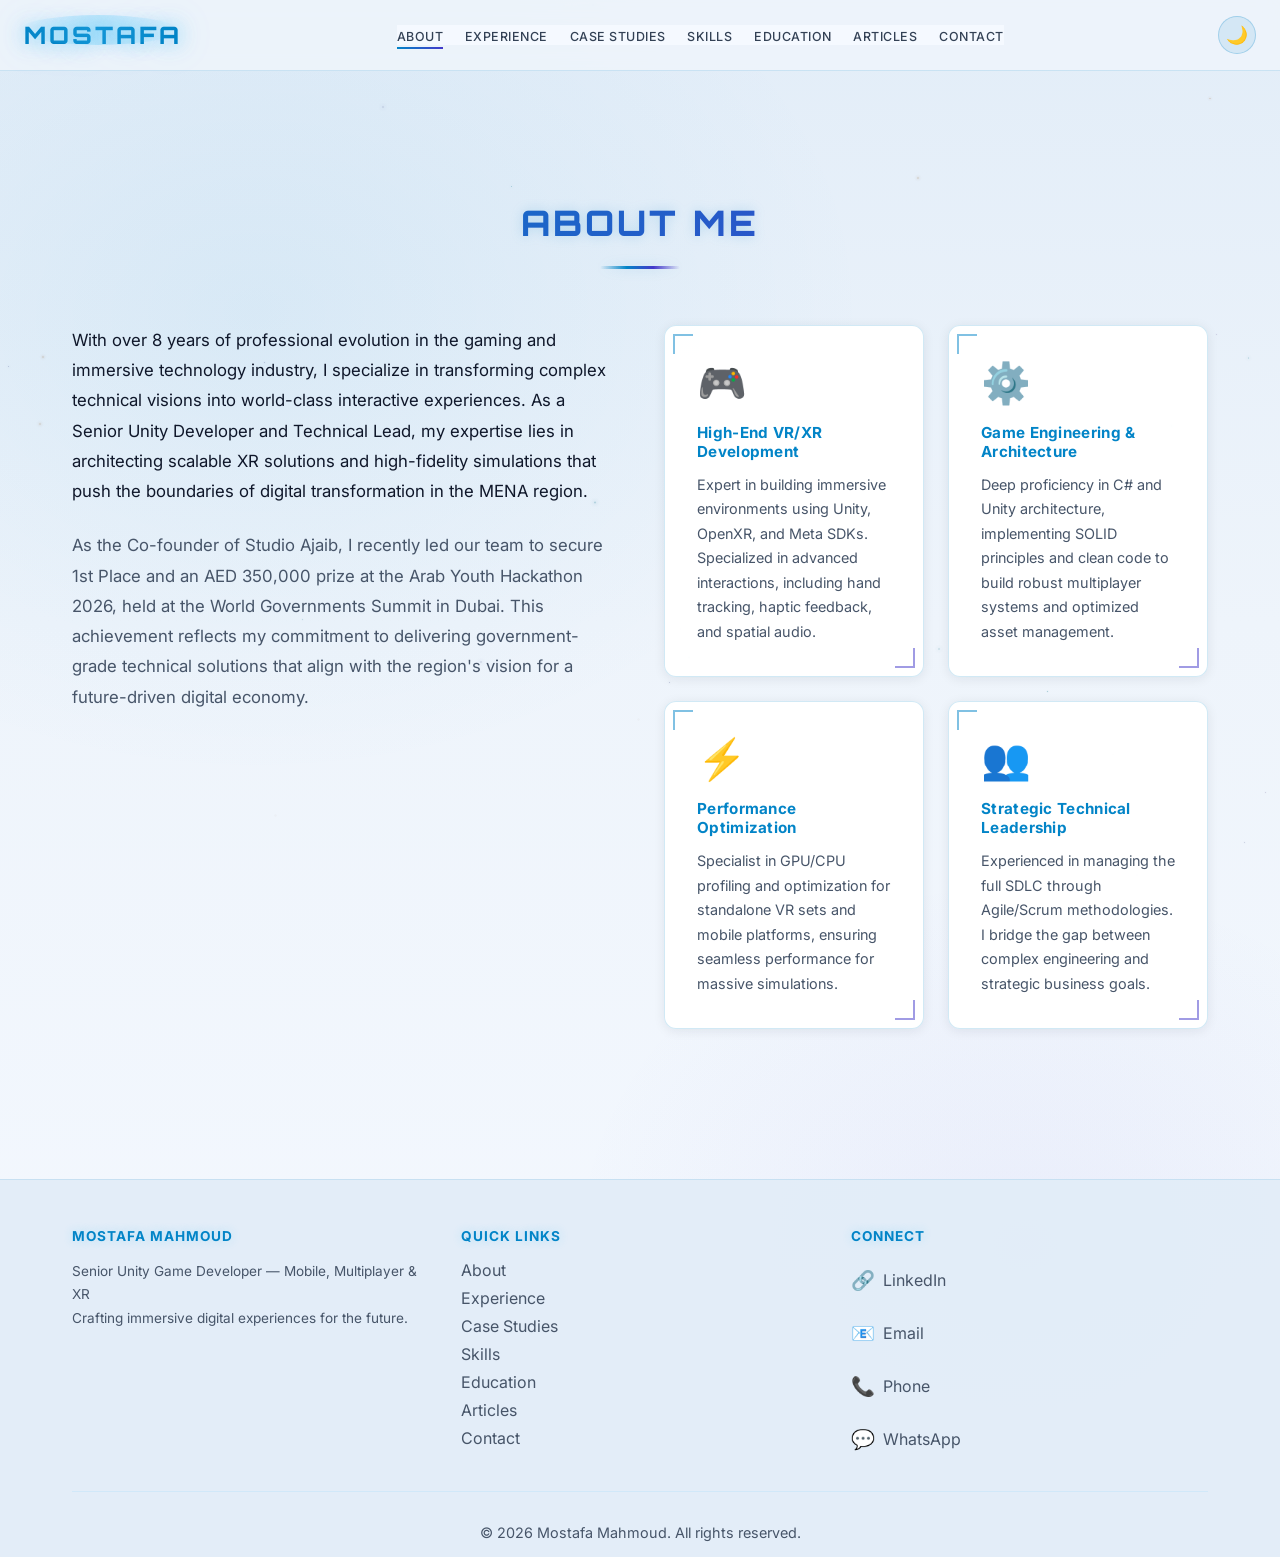
==== commit 7e006c71: "Reposition portfolio beyond XR, add featured work and CyberX games - Fix canonical/og URLs to the li" ====
--- a/about.html
+++ b/about.html
@@ -6,24 +6,24 @@
     <title>About — Mostafa Mahmoud</title>
 
     <!-- SEO -->
-    <meta name="description" content="About Mostafa Mahmoud: Senior Unity Developer and XR Technical Lead with 8+ years architecting VR/XR, mobile, and multiplayer experiences across the MENA region.">
-    <meta name="keywords" content="Unity Developer, VR Developer, XR Developer, Game Developer, Senior Unity, Meta Quest, Mobile Games, Multiplayer, MENA, Egypt">
+    <meta name="description" content="About Mostafa Mahmoud: Senior Unity Game Developer with 8+ years building mobile, multiplayer, web, and VR/XR games and simulations across the MENA region.">
+    <meta name="keywords" content="Unity Developer, Game Developer, Senior Unity, Mobile Games, Multiplayer, WebGL, VR Developer, XR Developer, Meta Quest, Unreal Engine, MENA, Egypt">
     <meta name="author" content="Mostafa Mahmoud">
     <meta name="robots" content="index, follow">
-    <link rel="canonical" href="https://mostafamahmoud.dev/about.html">
+    <link rel="canonical" href="https://mostafamahmoudabdelrahman.github.io/mostafa-mahmoud-portfolio/about.html">
 
     <!-- Open Graph / Facebook -->
     <meta property="og:type" content="website">
-    <meta property="og:url" content="https://mostafamahmoud.dev/about.html">
+    <meta property="og:url" content="https://mostafamahmoudabdelrahman.github.io/mostafa-mahmoud-portfolio/about.html">
     <meta property="og:title" content="About — Mostafa Mahmoud">
-    <meta property="og:description" content="Senior Unity Developer and XR Technical Lead with 8+ years architecting VR/XR, mobile, and multiplayer experiences.">
-    <meta property="og:image" content="https://raw.githubusercontent.com/MostafaMahmoudAbdelrahman/mostafa-mahmoud-portfolio/main/resources/profile-pic.PNG">
+    <meta property="og:description" content="Senior Unity Game Developer with 8+ years building mobile, multiplayer, web, and VR/XR games and simulations.">
+    <meta property="og:image" content="https://mostafamahmoudabdelrahman.github.io/mostafa-mahmoud-portfolio/resources/og-card.jpg">
 
     <!-- Twitter Card -->
     <meta name="twitter:card" content="summary_large_image">
     <meta name="twitter:title" content="About — Mostafa Mahmoud">
-    <meta name="twitter:description" content="Senior Unity Developer and XR Technical Lead with 8+ years architecting VR/XR, mobile, and multiplayer experiences.">
-    <meta name="twitter:image" content="https://raw.githubusercontent.com/MostafaMahmoudAbdelrahman/mostafa-mahmoud-portfolio/main/resources/profile-pic.PNG">
+    <meta name="twitter:description" content="Senior Unity Game Developer with 8+ years building mobile, multiplayer, web, and VR/XR games and simulations.">
+    <meta name="twitter:image" content="https://mostafamahmoudabdelrahman.github.io/mostafa-mahmoud-portfolio/resources/og-card.jpg">
 
     <!-- Favicon -->
     <link rel="icon" type="image/png" href="resources/favicon-32.png">
@@ -35,16 +35,17 @@
       "@context": "https://schema.org",
       "@type": "Person",
       "name": "Mostafa Mahmoud",
-      "jobTitle": "Senior Unity & VR Game Developer",
-      "description": "Co-founder of Studio Ajaib, Senior Unity Developer with 8+ years in XR, mobile and multiplayer game development.",
-      "url": "https://mostafamahmoud.dev/",
-      "image": "https://raw.githubusercontent.com/MostafaMahmoudAbdelrahman/mostafa-mahmoud-portfolio/main/resources/profile-pic.PNG",
-      "email": "drshdrsh26@yahoo.com",
+      "jobTitle": "Senior Unity Game Developer",
+      "description": "Co-founder of Studio Ajaib, Senior Unity Developer with 8+ years in mobile, multiplayer, web and XR game development.",
+      "url": "https://mostafamahmoudabdelrahman.github.io/mostafa-mahmoud-portfolio/",
+      "image": "https://mostafamahmoudabdelrahman.github.io/mostafa-mahmoud-portfolio/resources/og-card.jpg",
+      "email": "mostafamahmoudabdelrahman5@gmail.com",
       "telephone": "+201017800204",
       "sameAs": [
-        "https://www.linkedin.com/in/mostafa-mahmoud-abdelrahman"
+        "https://www.linkedin.com/in/mostafa-mahmoud-abdelrahman",
+        "https://github.com/MostafaMahmoudAbdelrahman"
       ],
-      "knowsAbout": ["Unity3D", "VR Development", "XR", "Mobile Games", "C#", "Meta Quest", "Multiplayer Networking"]
+      "knowsAbout": ["Unity3D", "Mobile Games", "Multiplayer Networking", "WebGL", "C#", "VR Development", "XR", "Meta Quest", "Unreal Engine 5"]
     }
     </script>
 
@@ -138,7 +139,7 @@
             <div class="footer-content">
                 <div class="footer-section">
                     <h4>Mostafa Mahmoud</h4>
-                    <p>Senior Unity Developer & Game Engineer</p>
+                    <p>Senior Unity Game Developer — Mobile, Multiplayer &amp; XR</p>
                     <p>Crafting immersive digital experiences for the future.</p>
                 </div>
                 <div class="footer-section">
@@ -159,7 +160,7 @@
                         <a href="https://www.linkedin.com/in/mostafa-mahmoud-abdelrahman" target="_blank" rel="noopener noreferrer" class="social-icon" title="LinkedIn">
                             <span>🔗</span> LinkedIn
                         </a>
-                        <a href="mailto:drshdrsh26@yahoo.com" class="social-icon" title="Email">
+                        <a href="mailto:mostafamahmoudabdelrahman5@gmail.com" class="social-icon" title="Email">
                             <span>📧</span> Email
                         </a>
                         <a href="tel:+201017800204" class="social-icon" title="Phone">
--- a/styles.css
+++ b/styles.css
@@ -2535,3 +2535,73 @@
                 color 0.35s ease, box-shadow 0.35s ease,
                 transform 0.3s ease, opacity 0.3s ease;
 }
+
+/* ─── Home: featured work ─── */
+.home-featured {
+    padding: 40px 0 20px;
+    position: relative;
+    z-index: 10;
+}
+
+.home-featured-more {
+    text-align: center;
+    margin-top: 1rem;
+}
+
+/* ─── Case studies: browse by type ─── */
+.work-types {
+    display: grid;
+    grid-template-columns: repeat(auto-fit, minmax(220px, 1fr));
+    gap: 1.25rem;
+    margin-bottom: 2.5rem;
+}
+
+.work-type {
+    background: var(--card-bg);
+    border: 1px solid var(--card-border);
+    border-radius: var(--radius-md);
+    padding: 1.25rem 1.5rem;
+}
+
+.work-type h3 {
+    font-size: 1rem;
+    color: var(--primary-color);
+    margin-bottom: 0.75rem;
+    text-transform: uppercase;
+    letter-spacing: 0.05em;
+}
+
+.work-type ul {
+    list-style: none;
+    margin: 0;
+    padding: 0;
+}
+
+.work-type li {
+    margin-bottom: 0.5rem;
+    font-size: 0.92rem;
+    line-height: 1.4;
+}
+
+.work-type a {
+    color: inherit;
+    text-decoration: none;
+    border-bottom: 1px solid transparent;
+    transition: color 0.2s ease, border-color 0.2s ease;
+}
+
+.work-type a:hover,
+.work-type a:focus-visible {
+    color: var(--primary-color);
+    border-bottom-color: var(--primary-color);
+}
+
+.home-featured .case-study-videos {
+    grid-template-columns: repeat(auto-fit, minmax(300px, 1fr));
+}
+
+@media (max-width: 640px) {
+    .home-featured .case-study-videos {
+        grid-template-columns: 1fr;
+    }
+}
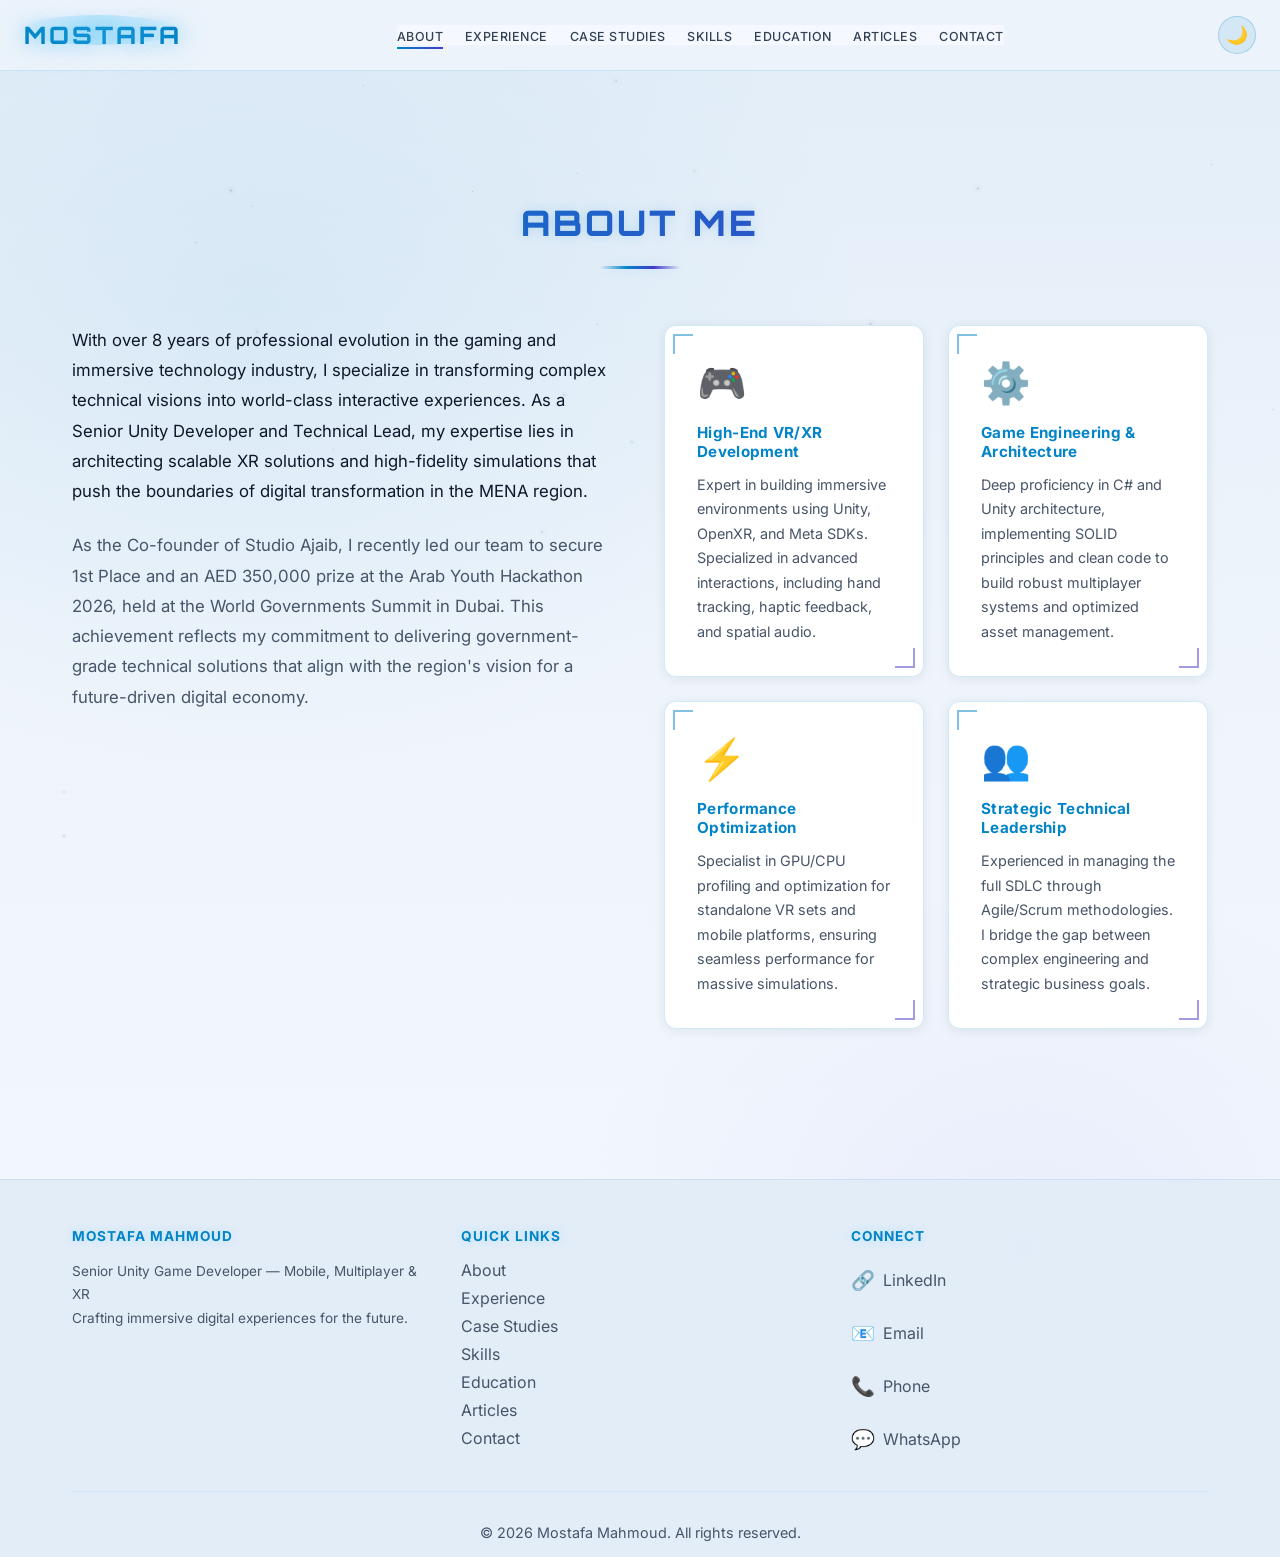
==== commit a5abbb37: "Add Microsoft Clarity tracking" ====
--- a/about.html
+++ b/about.html
@@ -59,6 +59,7 @@
 
   gtag('config', 'G-39LDYHDVRW');
 </script>
+<script>(function(c,l,a,r,i,t,y){c[a]=c[a]||function(){(c[a].q=c[a].q||[]).push(arguments)};t=l.createElement(r);t.async=1;t.src="https://www.clarity.ms/tag/"+i;y=l.getElementsByTagName(r)[0];y.parentNode.insertBefore(t,y);})(window,document,"clarity","script","zjnewwhxwc");</script>
 </head>
 <body>
     <!-- Particle Background -->
--- a/styles.css
+++ b/styles.css
@@ -981,7 +981,7 @@
     object-fit: contain;
     border-radius: var(--radius-sm);
     border: 1px solid rgba(56, 189, 248, 0.15);
-    padding: 0.4rem;
+    padding: 0.3rem;
     background: rgba(255, 255, 255, 0.03);
     flex-shrink: 0;
 }
@@ -2605,3 +2605,136 @@
         grid-template-columns: 1fr;
     }
 }
+
+/* ─── Home: studios strip ─── */
+.home-logos {
+    padding: 10px 0 30px;
+    position: relative;
+    z-index: 10;
+}
+
+.logos-label {
+    text-align: center;
+    color: var(--text-secondary);
+    font-size: 0.85rem;
+    letter-spacing: 0.12em;
+    text-transform: uppercase;
+    margin-bottom: 1.25rem;
+}
+
+.logo-strip {
+    list-style: none;
+    margin: 0;
+    padding: 0;
+    display: flex;
+    flex-wrap: wrap;
+    justify-content: center;
+    gap: 0.6rem 0.6rem;
+}
+
+.logo-strip a {
+    display: flex;
+    align-items: center;
+    gap: 0.6rem;
+    padding: 0.45rem 0.85rem 0.45rem 0.45rem;
+    border: 1px solid var(--card-border);
+    border-radius: var(--radius-pill);
+    background: var(--card-bg);
+    color: var(--text-secondary);
+    text-decoration: none;
+    font-size: 0.8rem;
+    white-space: nowrap;
+    transition: border-color 0.2s ease, color 0.2s ease, transform 0.2s ease;
+}
+
+.logo-strip a:hover,
+.logo-strip a:focus-visible {
+    border-color: var(--primary-color);
+    color: var(--text-primary);
+    transform: translateY(-2px);
+}
+
+.logo-strip img {
+    width: auto;
+    height: 36px;
+    max-width: 84px;
+    flex: 0 0 auto;
+    display: block;
+    object-fit: contain;
+}
+
+/* ─── Home: what I build ─── */
+.home-build {
+    padding: 30px 0 10px;
+    position: relative;
+    z-index: 10;
+}
+
+.build-grid {
+    display: grid;
+    grid-template-columns: repeat(auto-fit, minmax(240px, 1fr));
+    gap: 1.25rem;
+}
+
+.build-card {
+    display: block;
+    text-align: center;
+    padding: 1.5rem 1.5rem 1.75rem;
+    background: var(--card-bg);
+    border: 1px solid var(--card-border);
+    border-radius: var(--radius-lg);
+    color: inherit;
+    text-decoration: none;
+    transition: border-color 0.25s ease, transform 0.25s ease, box-shadow 0.25s ease;
+}
+
+.build-card:hover,
+.build-card:focus-visible {
+    border-color: var(--primary-color);
+    transform: translateY(-4px);
+    box-shadow: var(--glow-sm);
+}
+
+.build-icon {
+    width: 96px;
+    height: 96px;
+    margin: 0 auto 0.75rem;
+    display: block;
+    transition: transform 0.35s ease;
+}
+
+.build-card:hover .build-icon {
+    transform: translateY(-4px) rotate(-4deg) scale(1.06);
+}
+
+.build-card h3 {
+    font-family: var(--font-display);
+    font-size: 1rem;
+    letter-spacing: 0.04em;
+    color: var(--primary-color);
+    margin-bottom: 0.6rem;
+}
+
+.build-card p {
+    color: var(--text-secondary);
+    font-size: 0.92rem;
+    line-height: 1.6;
+}
+
+@media (max-width: 640px) {
+    .logo-strip span {
+        display: none;
+    }
+
+    .logo-strip a {
+        padding: 0.45rem;
+    }
+}
+
+@media (prefers-reduced-motion: reduce) {
+    .build-card,
+    .build-icon,
+    .logo-strip a {
+        transition: none;
+    }
+}
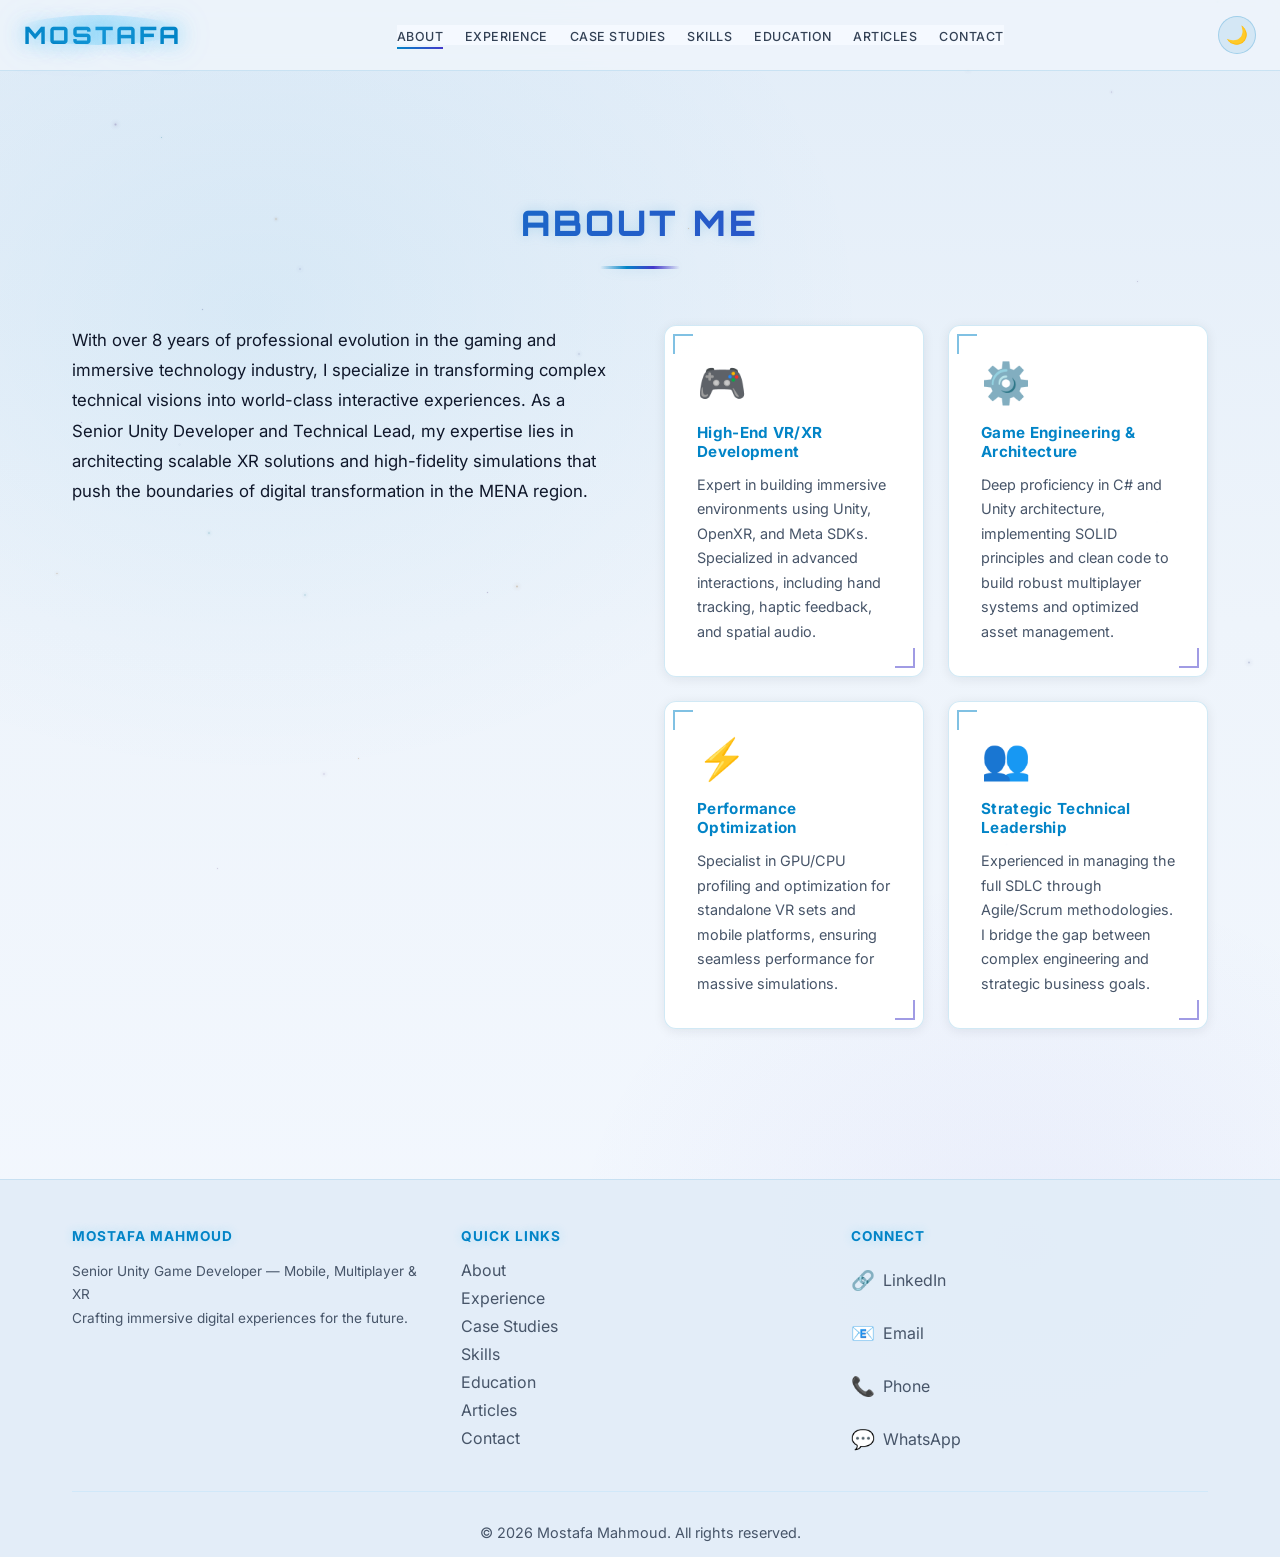
==== commit 15095940: "Keep site positioning general: drop studio and prize from headers, meta and about" ====
--- a/about.html
+++ b/about.html
@@ -36,7 +36,7 @@
       "@type": "Person",
       "name": "Mostafa Mahmoud",
       "jobTitle": "Senior Unity Game Developer",
-      "description": "Co-founder of Studio Ajaib, Senior Unity Developer with 8+ years in mobile, multiplayer, web and XR game development.",
+      "description": "Senior Unity Game Developer with 8+ years in mobile, multiplayer, web and XR game development.",
       "url": "https://mostafamahmoudabdelrahman.github.io/mostafa-mahmoud-portfolio/",
       "image": "https://mostafamahmoudabdelrahman.github.io/mostafa-mahmoud-portfolio/resources/og-card.jpg",
       "email": "mostafamahmoudabdelrahman5@gmail.com",
@@ -103,9 +103,6 @@
                 <div class="about-text reveal-text">
                     <p class="about-intro">
                         With over 8 years of professional evolution in the gaming and immersive technology industry, I specialize in transforming complex technical visions into world-class interactive experiences. As a Senior Unity Developer and Technical Lead, my expertise lies in architecting scalable XR solutions and high-fidelity simulations that push the boundaries of digital transformation in the MENA region.
-                    </p>
-                    <p class="about-achievement">
-                        As the Co-founder of Studio Ajaib, I recently led our team to secure 1st Place and an AED 350,000 prize at the Arab Youth Hackathon 2026, held at the World Governments Summit in Dubai. This achievement reflects my commitment to delivering government-grade technical solutions that align with the region's vision for a future-driven digital economy.
                     </p>
                 </div>
                 <div class="expertise-grid reveal-text">
